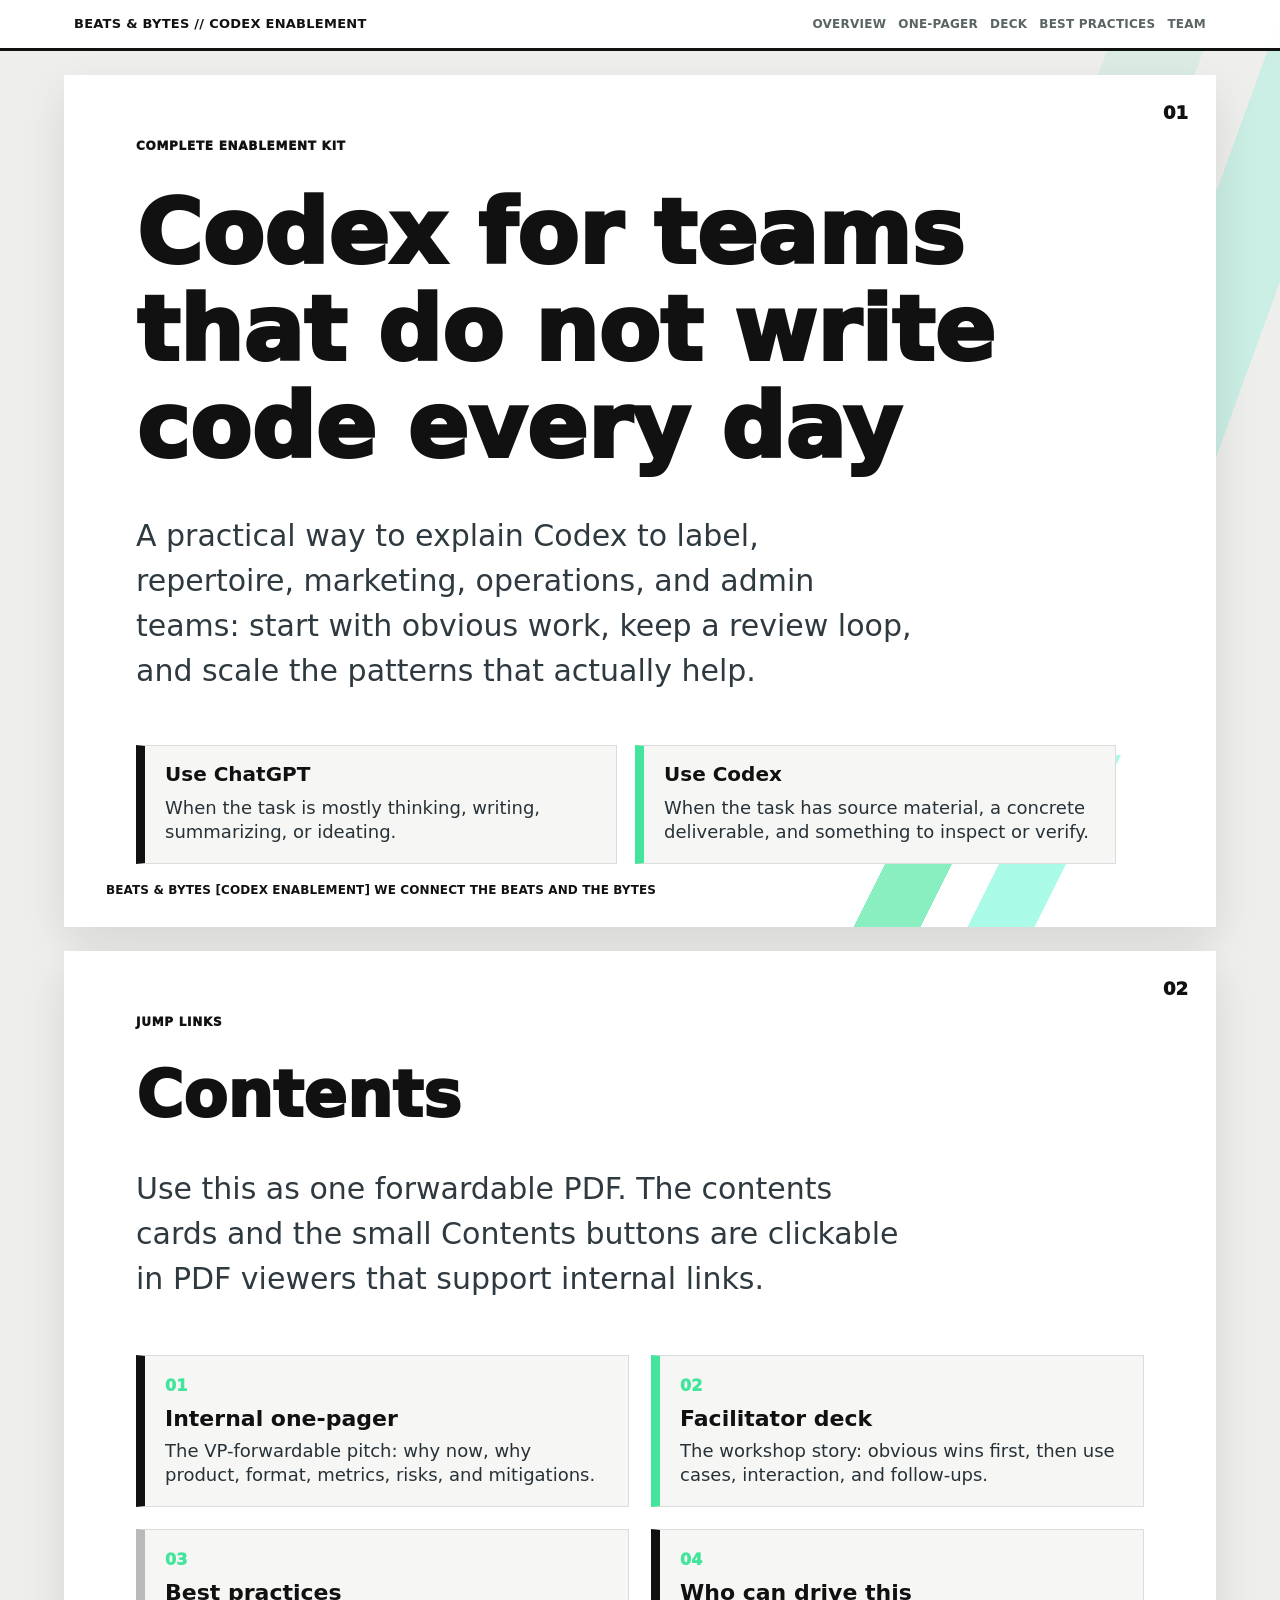
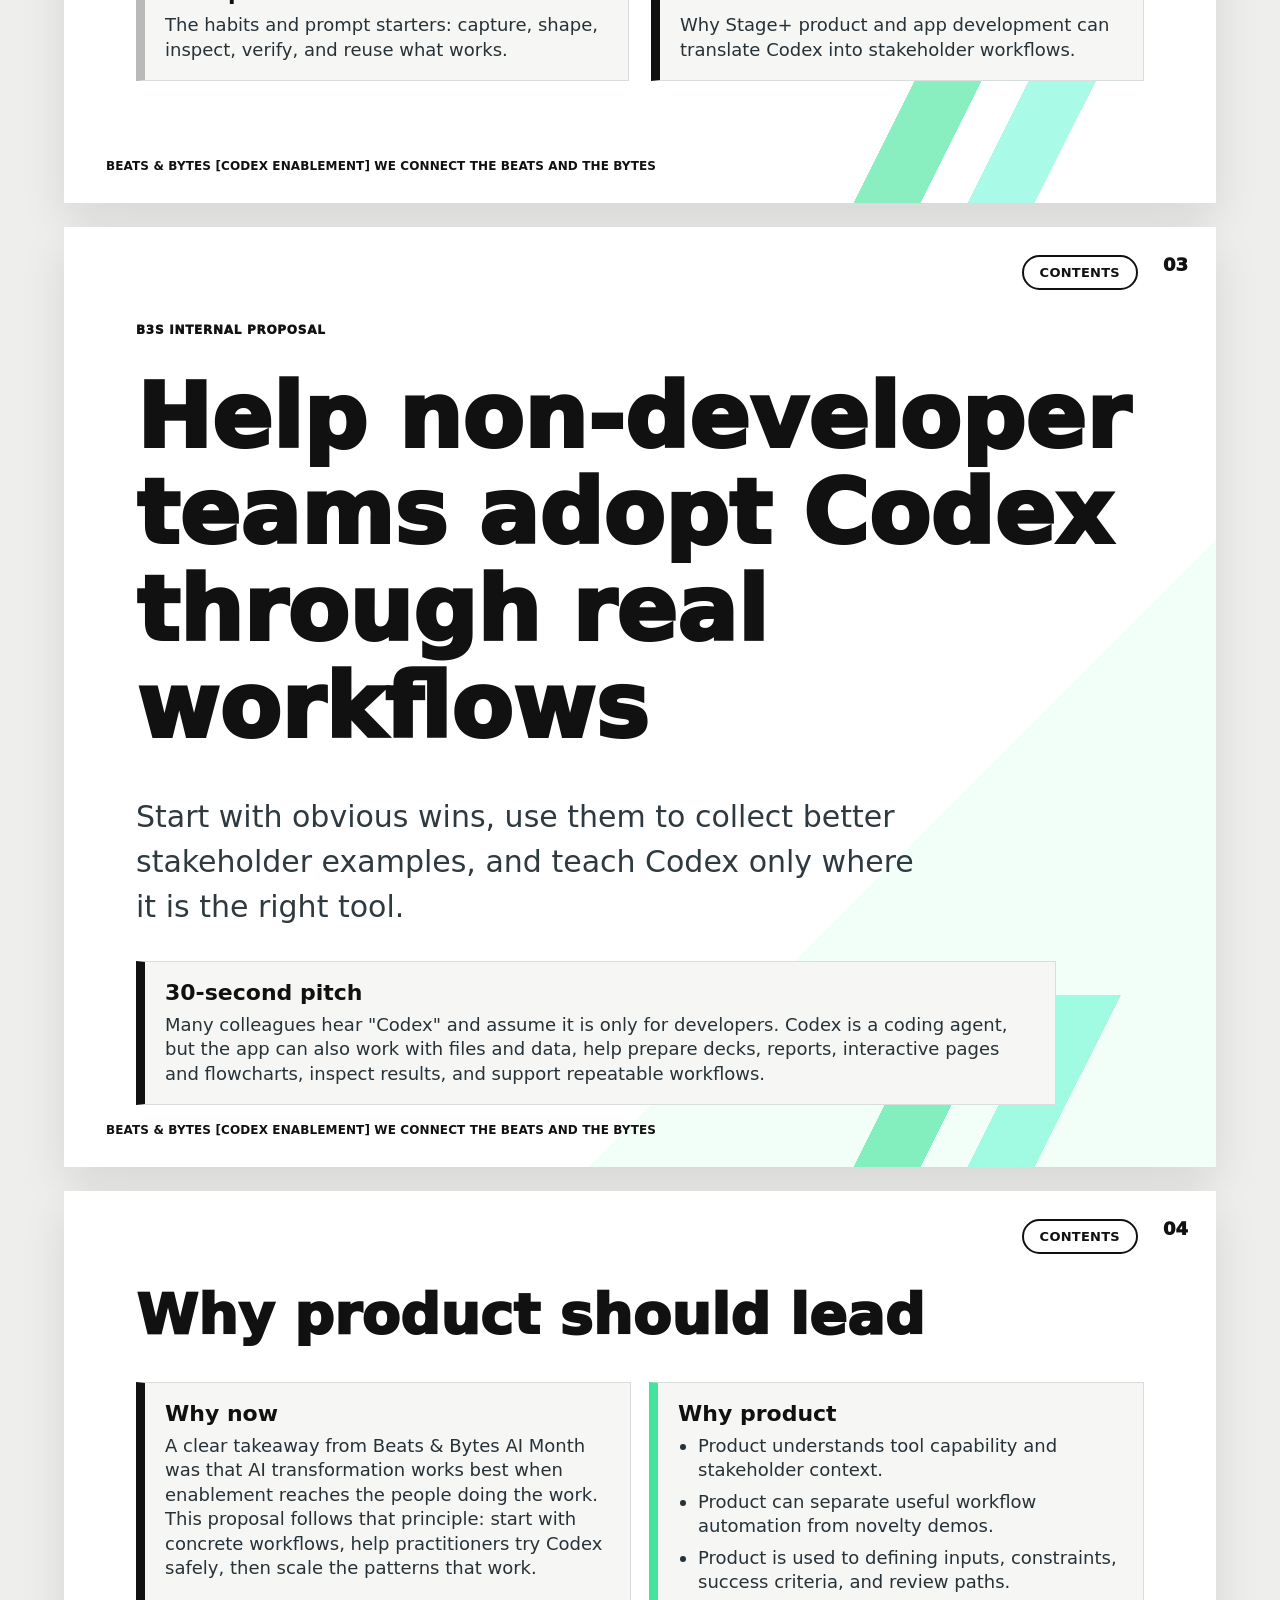
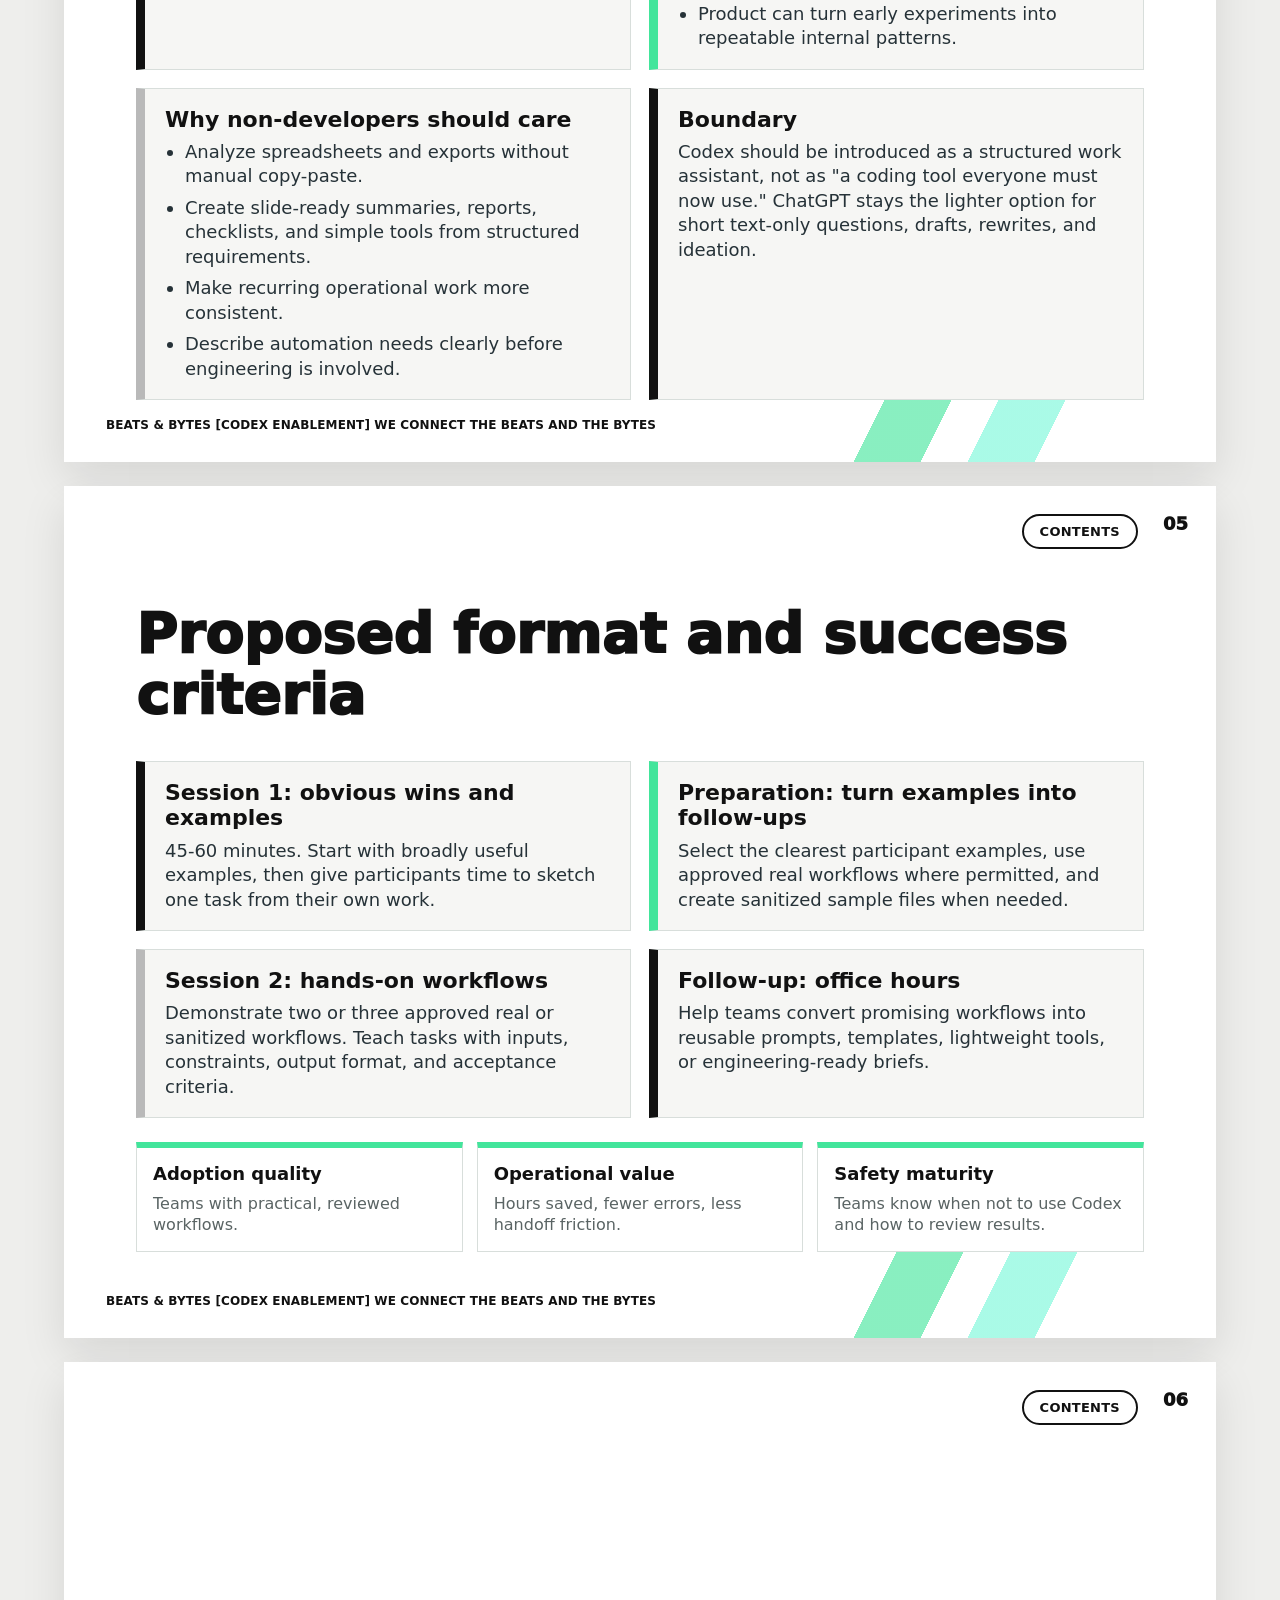
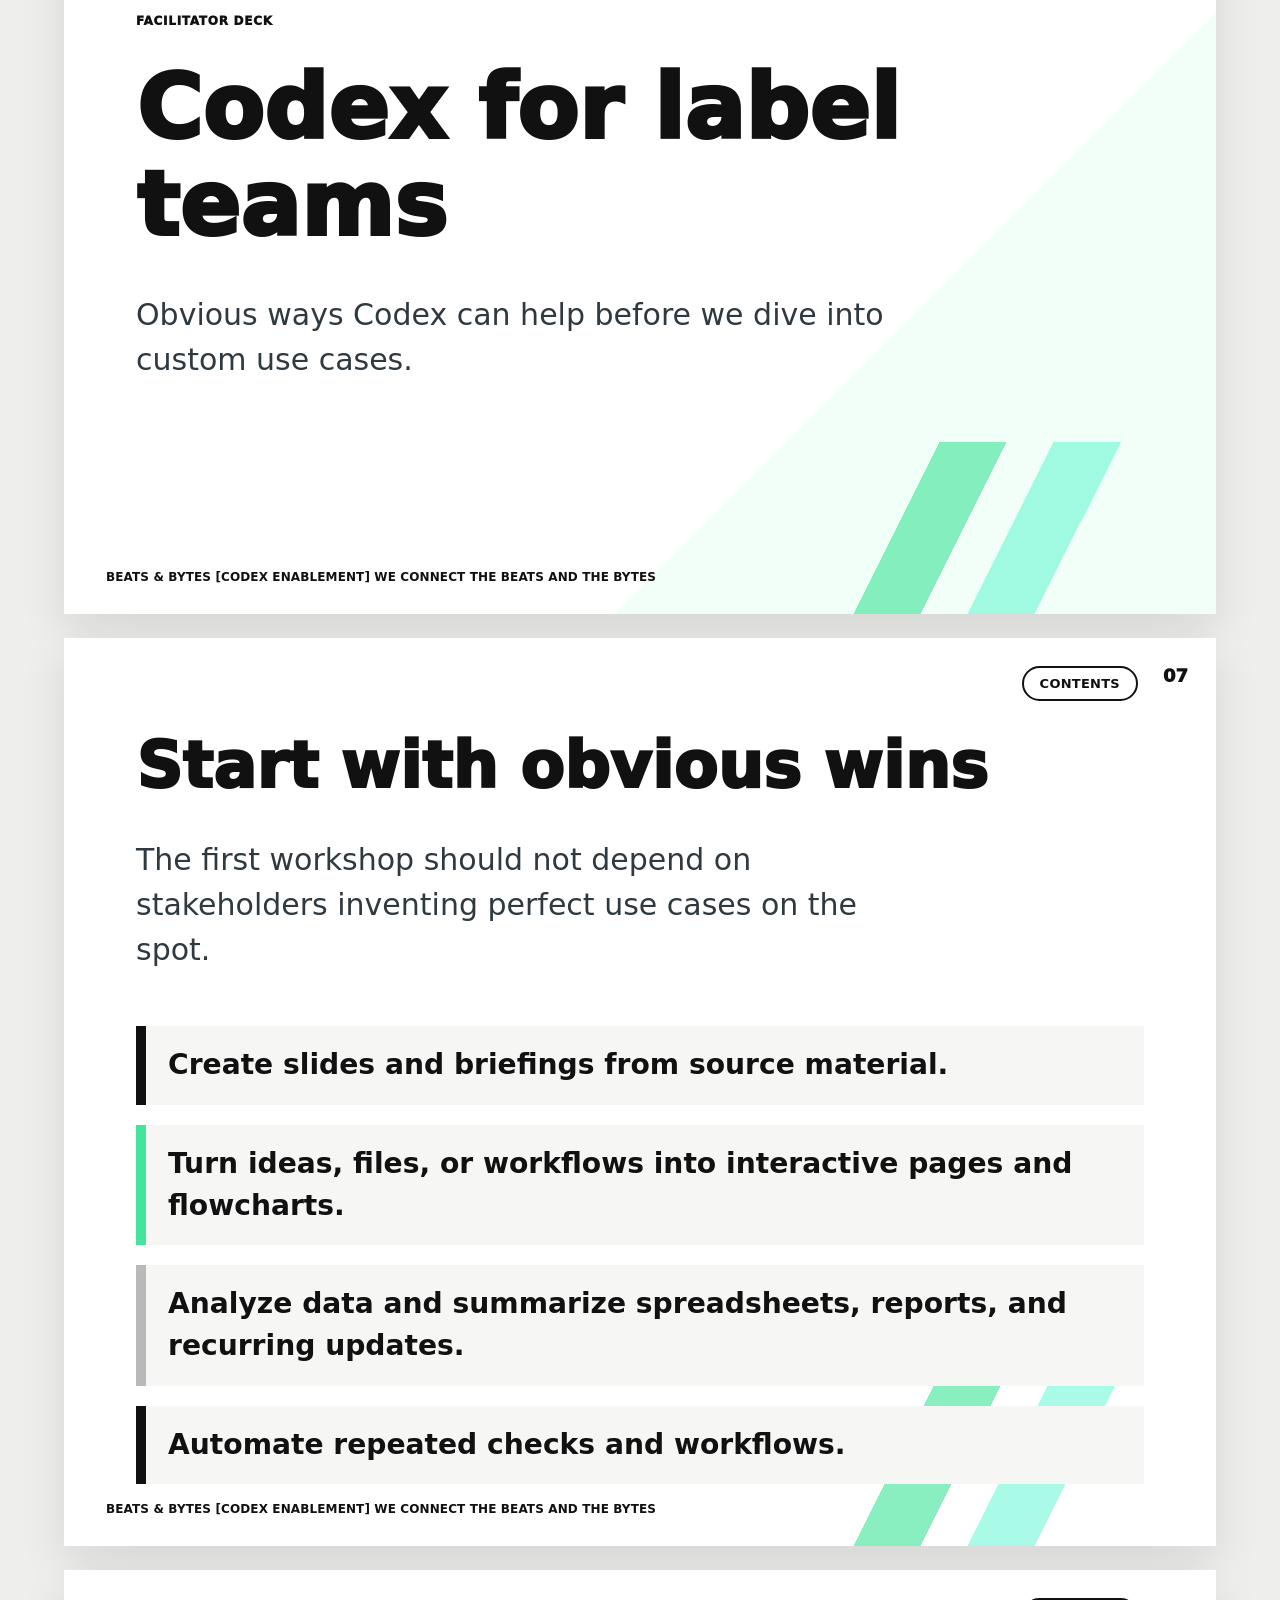
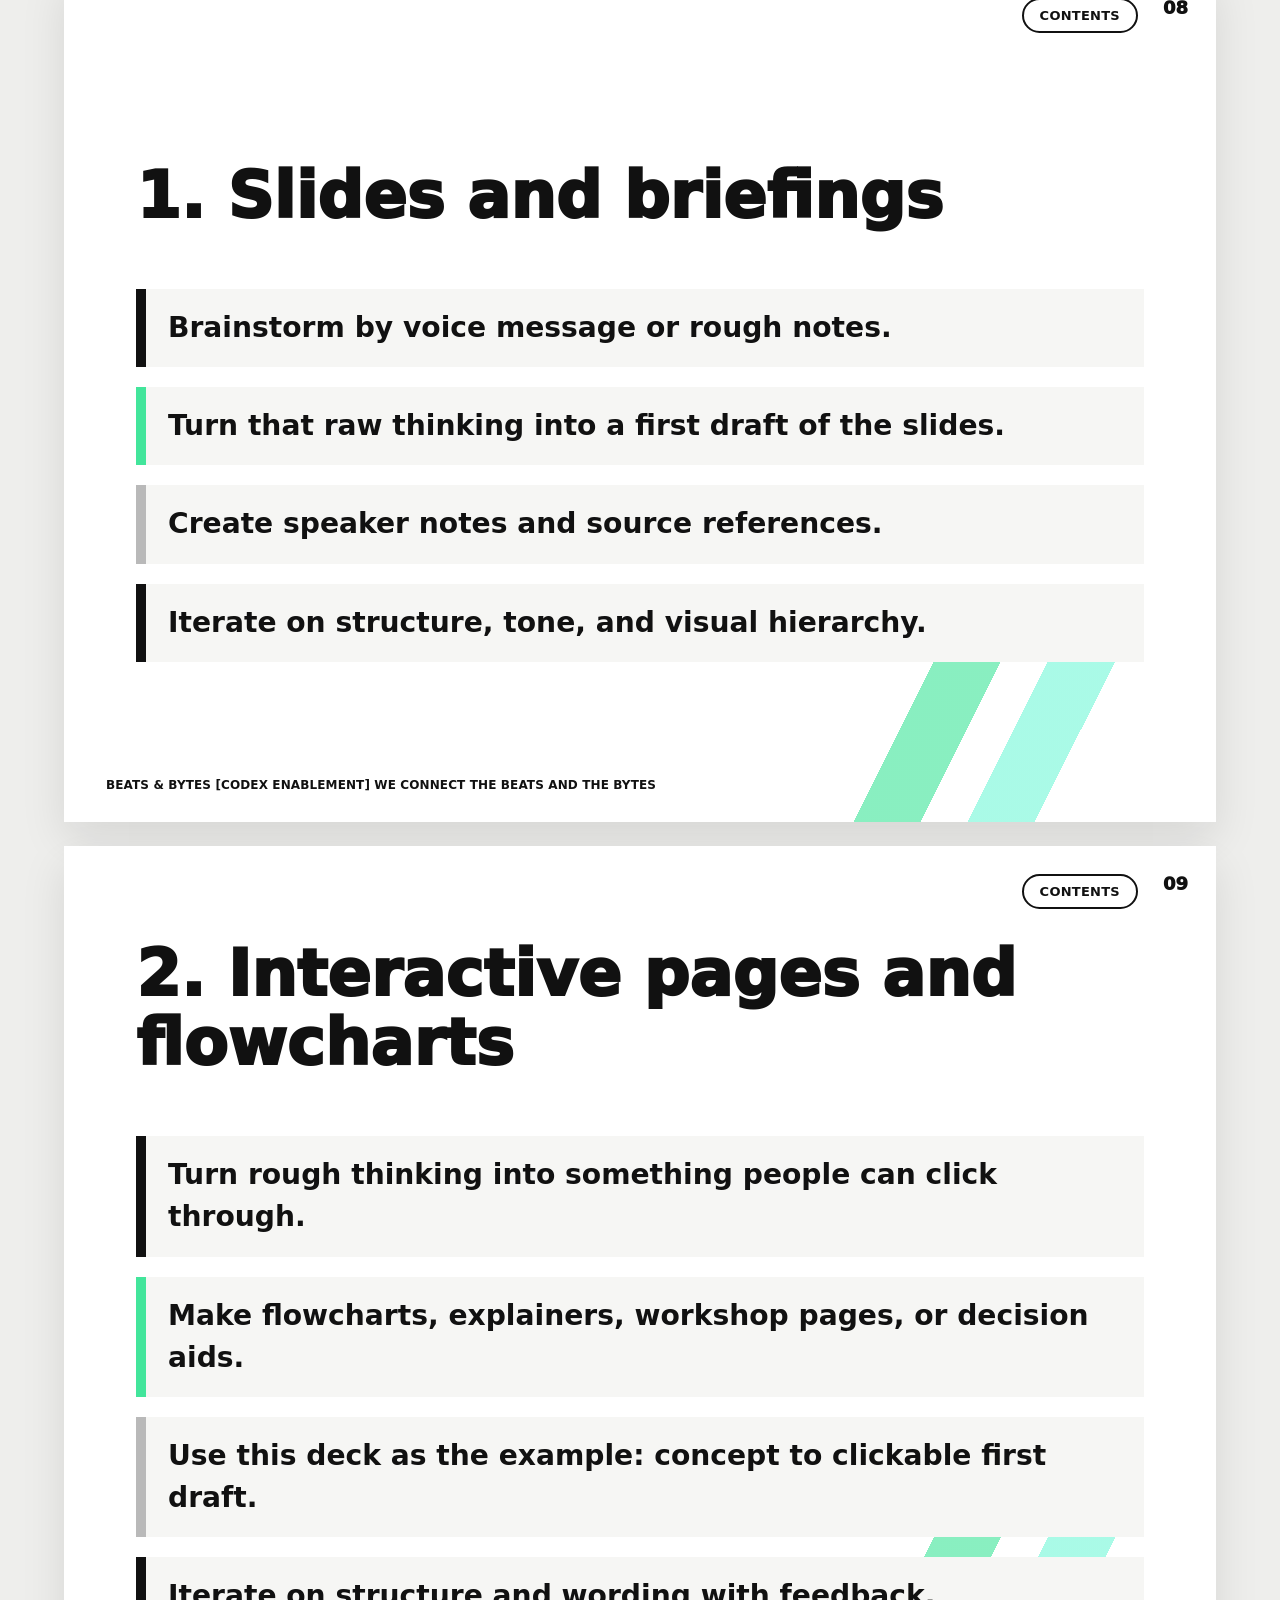
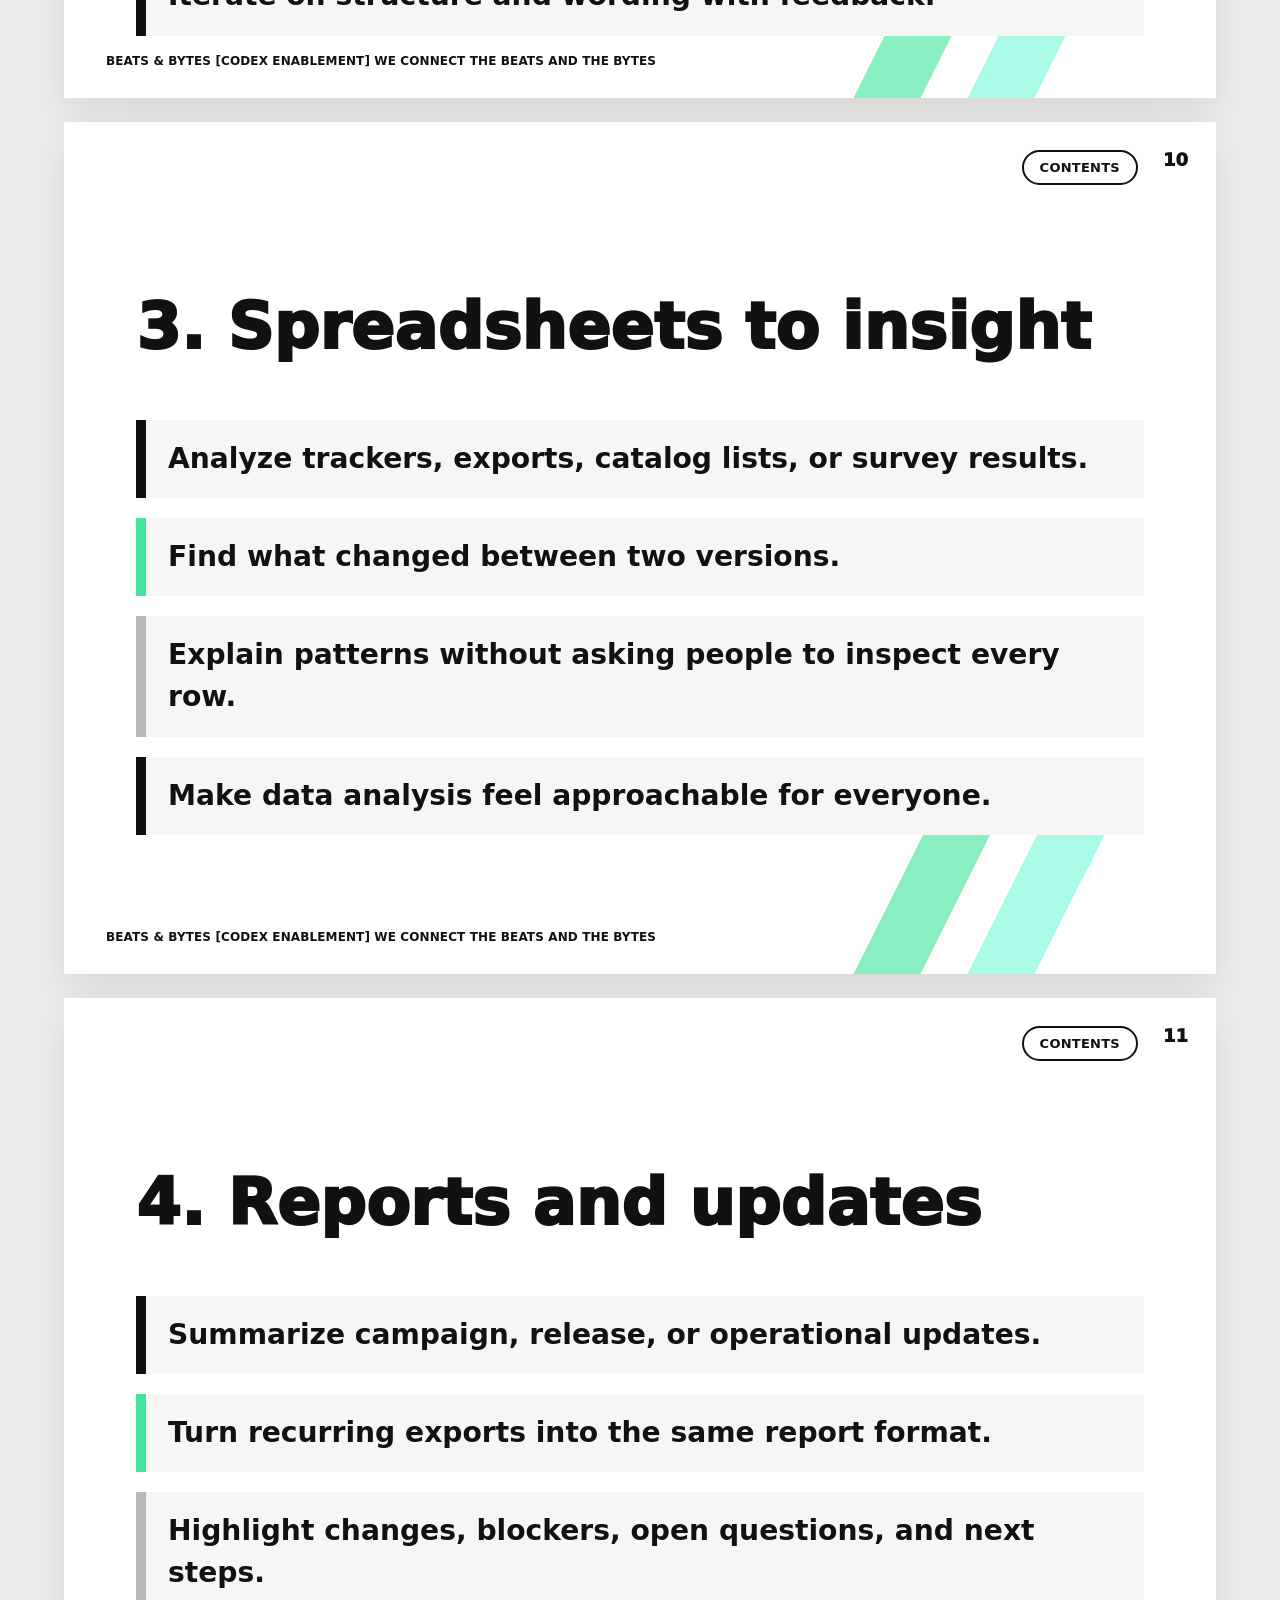
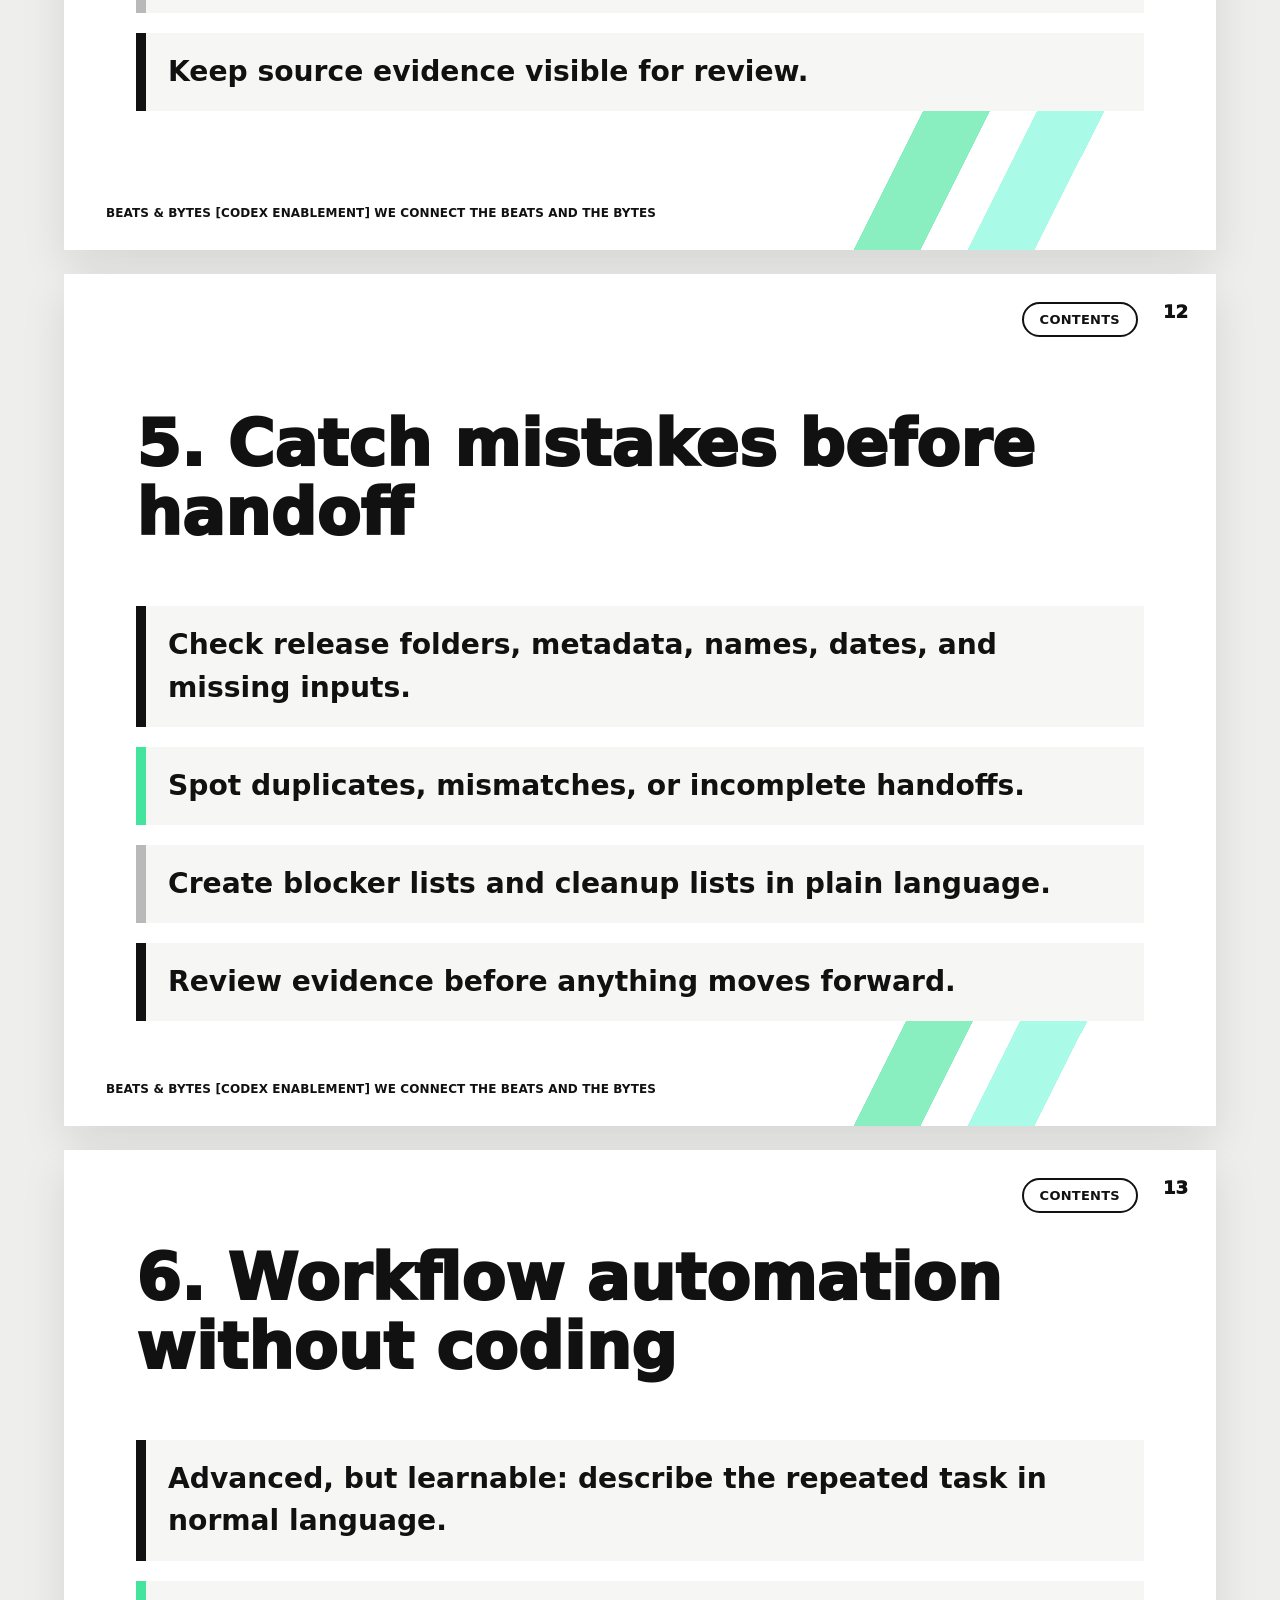
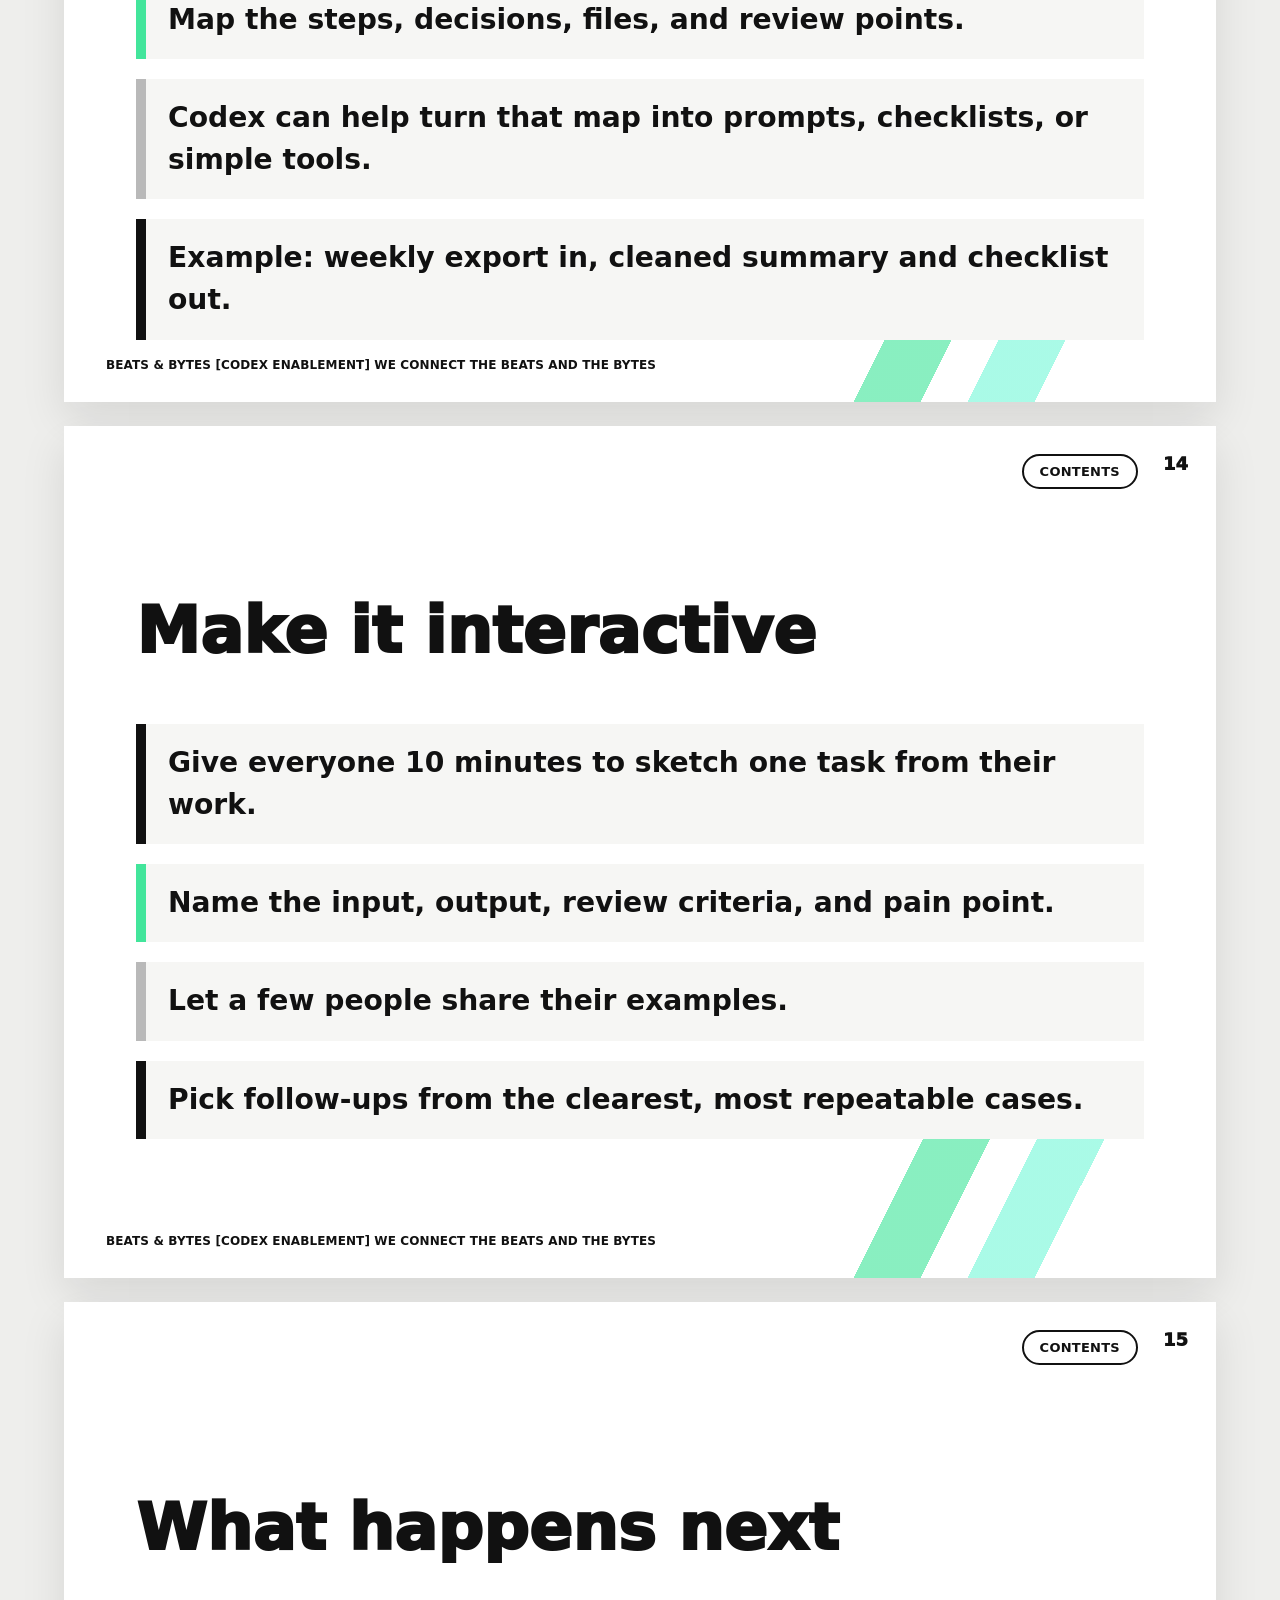
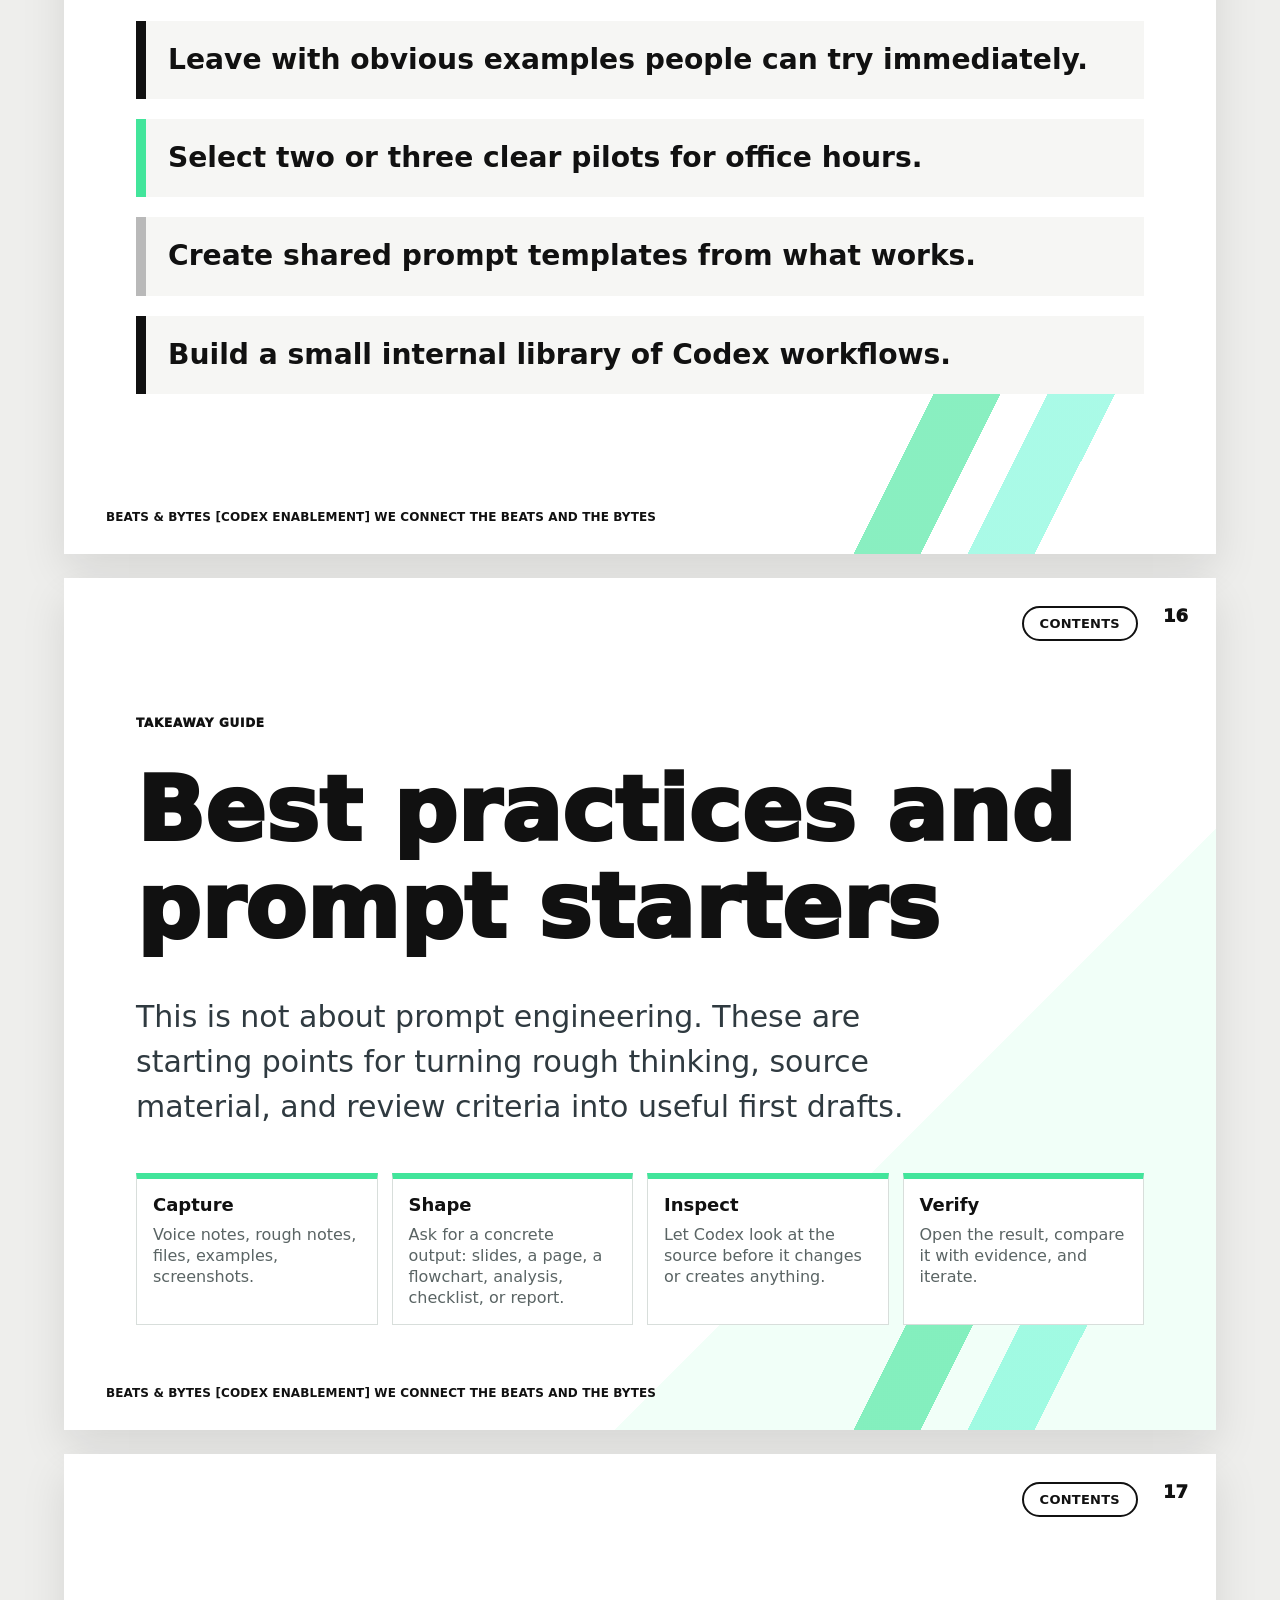
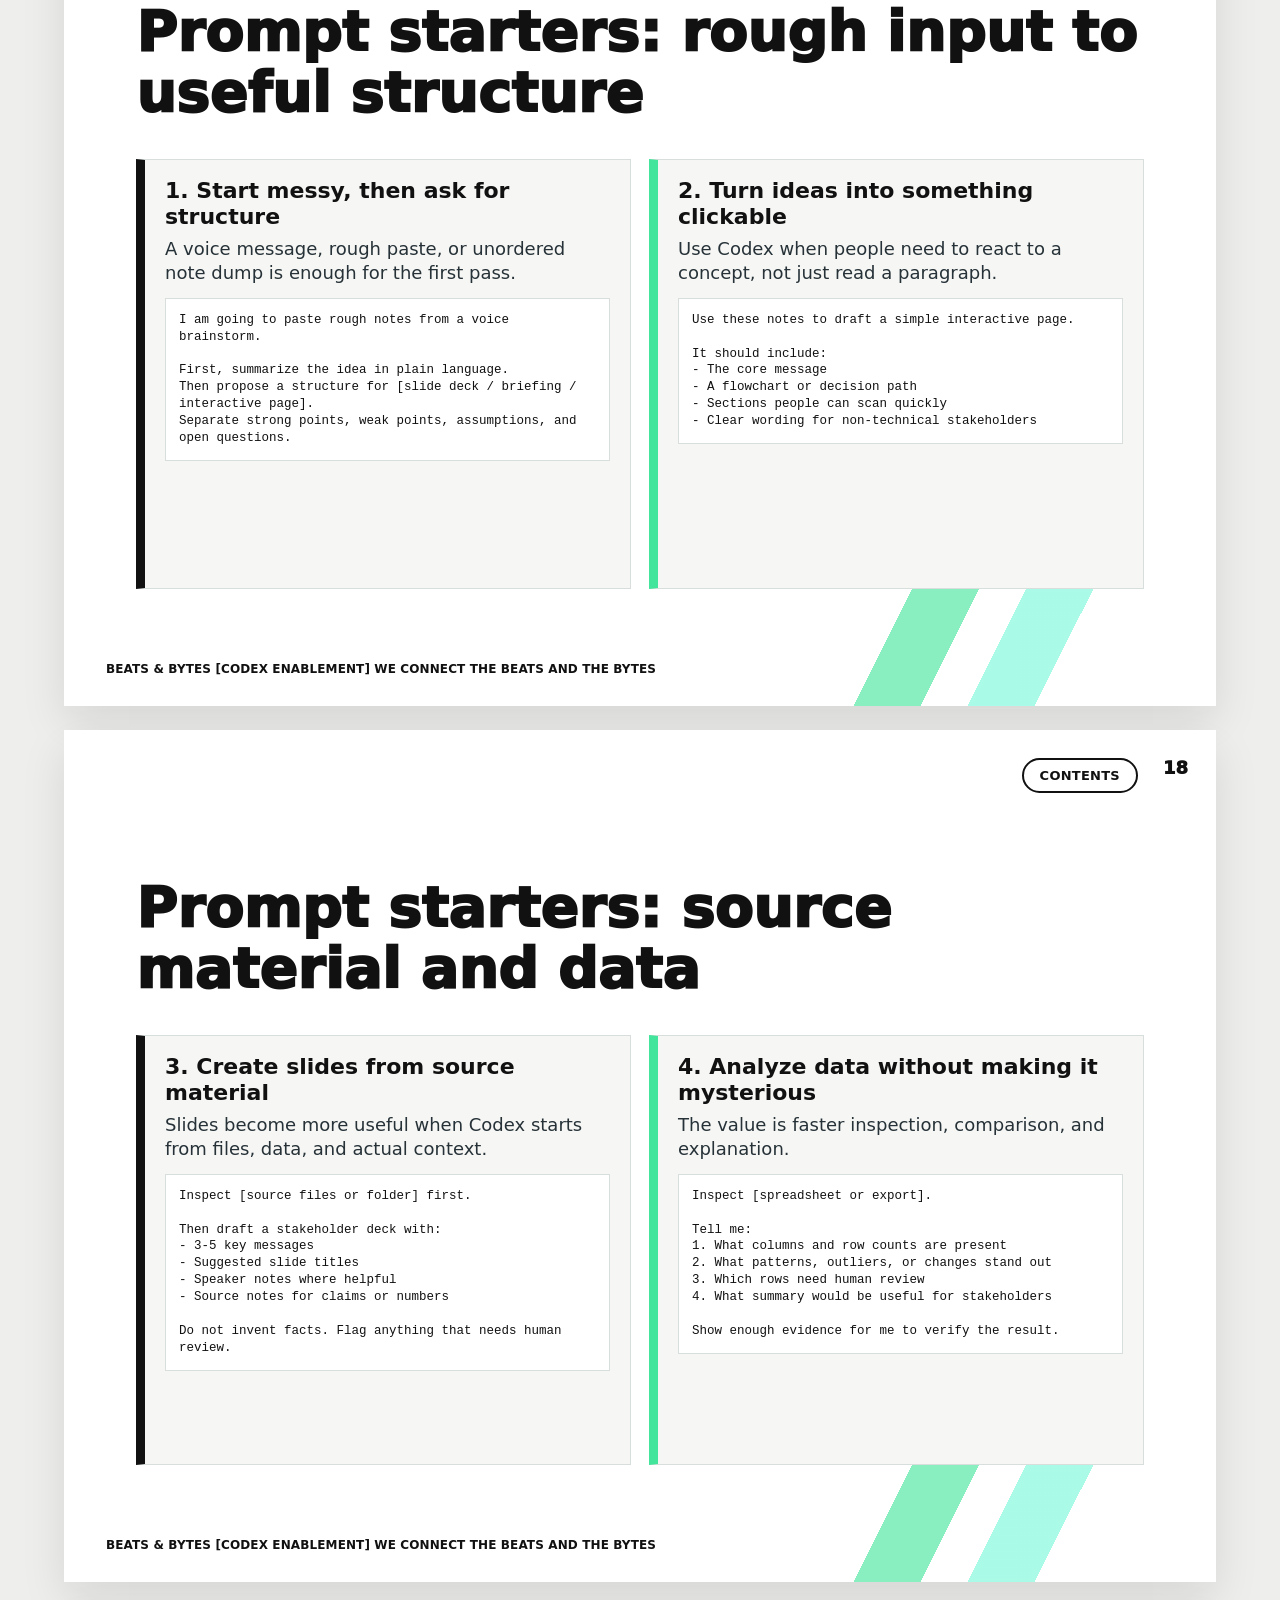
==== codex-complete-kit.html @ 15459142 "Add complete PDF kit" ====
<!doctype html>
<html lang="en">
<head>
  <meta charset="utf-8">
  <meta name="viewport" content="width=device-width, initial-scale=1">
  <title>Complete PDF Kit | Codex for Non-Developers</title>
  <link rel="stylesheet" href="styles.css">
</head>
<body class="deck-body complete-kit-body">
  <header class="site-header">
    <nav class="nav">
      <a class="brand" href="index.html">Beats & Bytes // Codex Enablement</a>
      <div class="nav-links">
        <a href="index.html">Overview</a>
        <a href="codex-one-pager.html">One-Pager</a>
        <a href="facilitator-deck.html">Deck</a>
        <a href="codex-best-practices.html">Best Practices</a>
        <a href="who-we-are.html">Team</a>
      </div>
    </nav>
  </header>

  <main class="deck complete-kit">
    <section class="slide kit-cover" id="cover">
      <span class="slide-number">01</span>
      <p class="eyebrow">Complete enablement kit</p>
      <h1 class="slide-title">Codex for teams that do not write code every day</h1>
      <p class="lede">A practical way to explain Codex to label, repertoire, marketing, operations, and admin teams: start with obvious work, keep a review loop, and scale the patterns that actually help.</p>
      <div class="kit-core">
        <div>
          <h3>Use ChatGPT</h3>
          <p>When the task is mostly thinking, writing, summarizing, or ideating.</p>
        </div>
        <div>
          <h3>Use Codex</h3>
          <p>When the task has source material, a concrete deliverable, and something to inspect or verify.</p>
        </div>
      </div>
    </section>

    <section class="slide toc-slide" id="contents">
      <span class="slide-number">02</span>
      <p class="eyebrow">Jump links</p>
      <h2>Contents</h2>
      <p class="lede">Use this as one forwardable PDF. The contents cards and the small Contents buttons are clickable in PDF viewers that support internal links.</p>
      <div class="toc-grid">
        <div class="toc-card toc-one">
          <span>01</span>
          <h3>Internal one-pager</h3>
          <p>The VP-forwardable pitch: why now, why product, format, metrics, risks, and mitigations.</p>
        </div>
        <div class="toc-card toc-two">
          <span>02</span>
          <h3>Facilitator deck</h3>
          <p>The workshop story: obvious wins first, then use cases, interaction, and follow-ups.</p>
        </div>
        <div class="toc-card toc-three">
          <span>03</span>
          <h3>Best practices</h3>
          <p>The habits and prompt starters: capture, shape, inspect, verify, and reuse what works.</p>
        </div>
        <div class="toc-card toc-four">
          <span>04</span>
          <h3>Who can drive this</h3>
          <p>Why Stage+ product and app development can translate Codex into stakeholder workflows.</p>
        </div>
      </div>
    </section>

    <section class="slide section-divider" id="one-pager">
      <span class="jump-to-contents">Contents</span>
      <span class="slide-number">03</span>
      <p class="eyebrow">B3S internal proposal</p>
      <h1 class="slide-title">Help non-developer teams adopt Codex through real workflows</h1>
      <p class="lede">Start with obvious wins, use them to collect better stakeholder examples, and teach Codex only where it is the right tool.</p>
      <div class="quote-panel">
        <h3>30-second pitch</h3>
        <p>Many colleagues hear "Codex" and assume it is only for developers. Codex is a coding agent, but the app can also work with files and data, help prepare decks, reports, interactive pages and flowcharts, inspect results, and support repeatable workflows.</p>
      </div>
    </section>

    <section class="slide dense-slide">
      <span class="jump-to-contents">Contents</span>
      <span class="slide-number">04</span>
      <h2>Why product should lead</h2>
      <div class="kit-two-column">
        <div class="kit-card">
          <h3>Why now</h3>
          <p>A clear takeaway from Beats & Bytes AI Month was that AI transformation works best when enablement reaches the people doing the work. This proposal follows that principle: start with concrete workflows, help practitioners try Codex safely, then scale the patterns that work.</p>
        </div>
        <div class="kit-card">
          <h3>Why product</h3>
          <ul>
            <li>Product understands tool capability and stakeholder context.</li>
            <li>Product can separate useful workflow automation from novelty demos.</li>
            <li>Product is used to defining inputs, constraints, success criteria, and review paths.</li>
            <li>Product can turn early experiments into repeatable internal patterns.</li>
          </ul>
        </div>
        <div class="kit-card">
          <h3>Why non-developers should care</h3>
          <ul>
            <li>Analyze spreadsheets and exports without manual copy-paste.</li>
            <li>Create slide-ready summaries, reports, checklists, and simple tools from structured requirements.</li>
            <li>Make recurring operational work more consistent.</li>
            <li>Describe automation needs clearly before engineering is involved.</li>
          </ul>
        </div>
        <div class="kit-card">
          <h3>Boundary</h3>
          <p>Codex should be introduced as a structured work assistant, not as "a coding tool everyone must now use." ChatGPT stays the lighter option for short text-only questions, drafts, rewrites, and ideation.</p>
        </div>
      </div>
    </section>

    <section class="slide dense-slide">
      <span class="jump-to-contents">Contents</span>
      <span class="slide-number">05</span>
      <h2>Proposed format and success criteria</h2>
      <div class="kit-two-column">
        <div class="kit-card">
          <h3>Session 1: obvious wins and examples</h3>
          <p>45-60 minutes. Start with broadly useful examples, then give participants time to sketch one task from their own work.</p>
        </div>
        <div class="kit-card">
          <h3>Preparation: turn examples into follow-ups</h3>
          <p>Select the clearest participant examples, use approved real workflows where permitted, and create sanitized sample files when needed.</p>
        </div>
        <div class="kit-card">
          <h3>Session 2: hands-on workflows</h3>
          <p>Demonstrate two or three approved real or sanitized workflows. Teach tasks with inputs, constraints, output format, and acceptance criteria.</p>
        </div>
        <div class="kit-card">
          <h3>Follow-up: office hours</h3>
          <p>Help teams convert promising workflows into reusable prompts, templates, lightweight tools, or engineering-ready briefs.</p>
        </div>
      </div>
      <div class="metric-strip">
        <div><strong>Adoption quality</strong><span>Teams with practical, reviewed workflows.</span></div>
        <div><strong>Operational value</strong><span>Hours saved, fewer errors, less handoff friction.</span></div>
        <div><strong>Safety maturity</strong><span>Teams know when not to use Codex and how to review results.</span></div>
      </div>
    </section>

    <section class="slide section-divider" id="workshop-deck">
      <span class="jump-to-contents">Contents</span>
      <span class="slide-number">06</span>
      <p class="eyebrow">Facilitator deck</p>
      <h1 class="slide-title">Codex for label teams</h1>
      <p class="lede">Obvious ways Codex can help before we dive into custom use cases.</p>
    </section>

    <section class="slide">
      <span class="jump-to-contents">Contents</span>
      <span class="slide-number">07</span>
      <h2>Start with obvious wins</h2>
      <p class="lede">The first workshop should not depend on stakeholders inventing perfect use cases on the spot.</p>
      <ul class="large-list">
        <li>Create slides and briefings from source material.</li>
        <li>Turn ideas, files, or workflows into interactive pages and flowcharts.</li>
        <li>Analyze data and summarize spreadsheets, reports, and recurring updates.</li>
        <li>Automate repeated checks and workflows.</li>
      </ul>
    </section>

    <section class="slide">
      <span class="jump-to-contents">Contents</span>
      <span class="slide-number">08</span>
      <h2>1. Slides and briefings</h2>
      <ul class="large-list">
        <li>Brainstorm by voice message or rough notes.</li>
        <li>Turn that raw thinking into a first draft of the slides.</li>
        <li>Create speaker notes and source references.</li>
        <li>Iterate on structure, tone, and visual hierarchy.</li>
      </ul>
    </section>

    <section class="slide">
      <span class="jump-to-contents">Contents</span>
      <span class="slide-number">09</span>
      <h2>2. Interactive pages and flowcharts</h2>
      <ul class="large-list">
        <li>Turn rough thinking into something people can click through.</li>
        <li>Make flowcharts, explainers, workshop pages, or decision aids.</li>
        <li>Use this deck as the example: concept to clickable first draft.</li>
        <li>Iterate on structure and wording with feedback.</li>
      </ul>
    </section>

    <section class="slide">
      <span class="jump-to-contents">Contents</span>
      <span class="slide-number">10</span>
      <h2>3. Spreadsheets to insight</h2>
      <ul class="large-list">
        <li>Analyze trackers, exports, catalog lists, or survey results.</li>
        <li>Find what changed between two versions.</li>
        <li>Explain patterns without asking people to inspect every row.</li>
        <li>Make data analysis feel approachable for everyone.</li>
      </ul>
    </section>

    <section class="slide">
      <span class="jump-to-contents">Contents</span>
      <span class="slide-number">11</span>
      <h2>4. Reports and updates</h2>
      <ul class="large-list">
        <li>Summarize campaign, release, or operational updates.</li>
        <li>Turn recurring exports into the same report format.</li>
        <li>Highlight changes, blockers, open questions, and next steps.</li>
        <li>Keep source evidence visible for review.</li>
      </ul>
    </section>

    <section class="slide">
      <span class="jump-to-contents">Contents</span>
      <span class="slide-number">12</span>
      <h2>5. Catch mistakes before handoff</h2>
      <ul class="large-list">
        <li>Check release folders, metadata, names, dates, and missing inputs.</li>
        <li>Spot duplicates, mismatches, or incomplete handoffs.</li>
        <li>Create blocker lists and cleanup lists in plain language.</li>
        <li>Review evidence before anything moves forward.</li>
      </ul>
    </section>

    <section class="slide">
      <span class="jump-to-contents">Contents</span>
      <span class="slide-number">13</span>
      <h2>6. Workflow automation without coding</h2>
      <ul class="large-list">
        <li>Advanced, but learnable: describe the repeated task in normal language.</li>
        <li>Map the steps, decisions, files, and review points.</li>
        <li>Codex can help turn that map into prompts, checklists, or simple tools.</li>
        <li>Example: weekly export in, cleaned summary and checklist out.</li>
      </ul>
    </section>

    <section class="slide">
      <span class="jump-to-contents">Contents</span>
      <span class="slide-number">14</span>
      <h2>Make it interactive</h2>
      <ul class="large-list">
        <li>Give everyone 10 minutes to sketch one task from their work.</li>
        <li>Name the input, output, review criteria, and pain point.</li>
        <li>Let a few people share their examples.</li>
        <li>Pick follow-ups from the clearest, most repeatable cases.</li>
      </ul>
    </section>

    <section class="slide">
      <span class="jump-to-contents">Contents</span>
      <span class="slide-number">15</span>
      <h2>What happens next</h2>
      <ul class="large-list">
        <li>Leave with obvious examples people can try immediately.</li>
        <li>Select two or three clear pilots for office hours.</li>
        <li>Create shared prompt templates from what works.</li>
        <li>Build a small internal library of Codex workflows.</li>
      </ul>
    </section>

    <section class="slide section-divider" id="best-practices">
      <span class="jump-to-contents">Contents</span>
      <span class="slide-number">16</span>
      <p class="eyebrow">Takeaway guide</p>
      <h1 class="slide-title">Best practices and prompt starters</h1>
      <p class="lede">This is not about prompt engineering. These are starting points for turning rough thinking, source material, and review criteria into useful first drafts.</p>
      <div class="working-loop">
        <div><strong>Capture</strong><span>Voice notes, rough notes, files, examples, screenshots.</span></div>
        <div><strong>Shape</strong><span>Ask for a concrete output: slides, a page, a flowchart, analysis, checklist, or report.</span></div>
        <div><strong>Inspect</strong><span>Let Codex look at the source before it changes or creates anything.</span></div>
        <div><strong>Verify</strong><span>Open the result, compare it with evidence, and iterate.</span></div>
      </div>
    </section>

    <section class="slide prompt-slide">
      <span class="jump-to-contents">Contents</span>
      <span class="slide-number">17</span>
      <h2>Prompt starters: rough input to useful structure</h2>
      <div class="prompt-pair">
        <div class="prompt-card">
          <h3>1. Start messy, then ask for structure</h3>
          <p>A voice message, rough paste, or unordered note dump is enough for the first pass.</p>
          <code>I am going to paste rough notes from a voice brainstorm.

First, summarize the idea in plain language.
Then propose a structure for [slide deck / briefing / interactive page].
Separate strong points, weak points, assumptions, and open questions.</code>
        </div>
        <div class="prompt-card">
          <h3>2. Turn ideas into something clickable</h3>
          <p>Use Codex when people need to react to a concept, not just read a paragraph.</p>
          <code>Use these notes to draft a simple interactive page.

It should include:
- The core message
- A flowchart or decision path
- Sections people can scan quickly
- Clear wording for non-technical stakeholders</code>
        </div>
      </div>
    </section>

    <section class="slide prompt-slide">
      <span class="jump-to-contents">Contents</span>
      <span class="slide-number">18</span>
      <h2>Prompt starters: source material and data</h2>
      <div class="prompt-pair">
        <div class="prompt-card">
          <h3>3. Create slides from source material</h3>
          <p>Slides become more useful when Codex starts from files, data, and actual context.</p>
          <code>Inspect [source files or folder] first.

Then draft a stakeholder deck with:
- 3-5 key messages
- Suggested slide titles
- Speaker notes where helpful
- Source notes for claims or numbers

Do not invent facts. Flag anything that needs human review.</code>
        </div>
        <div class="prompt-card">
          <h3>4. Analyze data without making it mysterious</h3>
          <p>The value is faster inspection, comparison, and explanation.</p>
          <code>Inspect [spreadsheet or export].

Tell me:
1. What columns and row counts are present
2. What patterns, outliers, or changes stand out
3. Which rows need human review
4. What summary would be useful for stakeholders

Show enough evidence for me to verify the result.</code>
        </div>
      </div>
    </section>

    <section class="slide prompt-slide">
      <span class="jump-to-contents">Contents</span>
      <span class="slide-number">19</span>
      <h2>Prompt starters: workflows and small tools</h2>
      <div class="prompt-pair">
        <div class="prompt-card">
          <h3>5. Map the workflow before automating it</h3>
          <p>The first step is describing repeated work clearly.</p>
          <code>This task happens every [week / month / release].

Map it as a workflow:
- Inputs
- Manual steps
- Decision points
- Output
- Review criteria
- Parts Codex could help prepare, check, or automate</code>
        </div>
        <div class="prompt-card">
          <h3>6. Ask for a reusable tool after the workflow is clear</h3>
          <p>Non-technical people can still describe a useful checker or converter.</p>
          <code>Based on this workflow, propose a simple local tool.

Before building anything, explain:
- What the tool would do
- What files it needs
- What rules it checks
- What output it creates
- How a person should review the result</code>
        </div>
      </div>
    </section>

    <section class="slide prompt-slide">
      <span class="jump-to-contents">Contents</span>
      <span class="slide-number">20</span>
      <h2>Prompt starters: safe examples and review</h2>
      <div class="prompt-pair">
        <div class="prompt-card">
          <h3>7. Use safe examples until the rules are clear</h3>
          <p>A sanitized version can teach the habit without creating data-risk drama.</p>
          <code>Create a realistic sample version of this workflow.

Use fake names, fake IDs, and safe example data.
Keep the structure realistic enough that we can test the process.
Clearly label anything that is invented sample data.</code>
        </div>
        <div class="prompt-card">
          <h3>8. Review the result like a first draft</h3>
          <p>Codex should make review easier, not remove the need for review.</p>
          <code>Verify the output against the original request.

Check:
- Source evidence
- Missing assumptions
- Numbers or claims
- Formatting and readability
- Anything a human must decide</code>
        </div>
      </div>
    </section>

    <section class="slide section-divider" id="team">
      <span class="jump-to-contents">Contents</span>
      <span class="slide-number">21</span>
      <p class="eyebrow">Stage+ product and app development</p>
      <h1 class="slide-title">Who can drive this</h1>
      <p class="lede">A small Stage+ team used to translating complex technical concepts into clear stakeholder language, concrete product choices, and testable prototypes.</p>
      <div class="quote-panel">
        <h3>Why us</h3>
        <p><strong>We are both heavy Codex users.</strong> We use it to vibe-code prototypes and side projects, think through workflows, test ideas, and turn rough input into something people can react to.</p>
      </div>
    </section>

    <section class="slide team-slide">
      <span class="jump-to-contents">Contents</span>
      <span class="slide-number">22</span>
      <h2>Stage+ team context</h2>
      <div class="team-grid">
        <article class="team-card">
          <img src="1622191195637.jpeg" alt="Daniel Breyer">
          <div>
            <p class="eyebrow">Stage+ product</p>
            <h3>Daniel Breyer</h3>
            <p><strong>Leads product for Stage+ and owns the strategic product roadmap.</strong></p>
            <p>Builds prototypes and AI workflows, with a background in physics and machine learning. Used to boiling down complex technical decisions into clear stakeholder choices.</p>
          </div>
        </article>
        <article class="team-card">
          <img src="1750248583087.jpeg" alt="Marvin Horstmann">
          <div>
            <p class="eyebrow">Stage+ app development</p>
            <h3>Marvin Horstmann</h3>
            <p><strong>Owns app development for Stage+.</strong></p>
            <p>Builds prototypes and works across app architecture and product delivery. Used to turning technical options into practical paths stakeholders can understand.</p>
          </div>
        </article>
      </div>
    </section>

    <section class="slide dense-slide">
      <span class="jump-to-contents">Contents</span>
      <span class="slide-number">23</span>
      <h2>Why product is the right fit</h2>
      <p class="lede">For non-developer teams, the hard part is rarely the prompt. The hard part is naming the work clearly enough that Codex can help: inputs, rules, desired output, review criteria, and what good looks like.</p>
      <div class="kit-two-column">
        <div class="kit-card">
          <h3>We use it for real work</h3>
          <p>We build prototypes and use Codex heavily enough to know where it helps, where it struggles, and how to review the result.</p>
        </div>
        <div class="kit-card">
          <h3>We make ideas tangible</h3>
          <p>We turn rough voice notes, product ideas, and stakeholder input into clickable drafts, tools, workflows, or decision material.</p>
        </div>
        <div class="kit-card">
          <h3>We translate complexity</h3>
          <p>We boil down product and development decisions into language, structures, and next steps that non-technical stakeholders can work with.</p>
        </div>
        <div class="kit-card">
          <h3>We keep review in the loop</h3>
          <p>The right habit is inspect, transform, verify: source evidence, acceptance criteria, and human ownership of the result.</p>
        </div>
      </div>
    </section>
  </main>
</body>
</html>
---- styles.css ----
:root {
  --ink: #111111;
  --muted: #5a6464;
  --line: #d8dedb;
  --paper: #f7f8f6;
  --panel: #ffffff;
  --black: #111111;
  --mint: #42e59b;
  --mint-bright: #16f2bd;
  --mint-soft: #e7fff3;
  --mint-wash: #f1fff8;
  --gray: #e8e8e8;
  --gray-strong: #b9b9b9;
  --blue: #1e5468;
  --green: #13b779;
  --coral: #d45845;
  --gold: #a87f23;
  --lavender: #625589;
  --soft-blue: #edf6f7;
  --soft-green: #eafff4;
  --soft-coral: #f8ece9;
  --soft-gold: #f7f0dd;
  --shadow: 0 18px 36px rgba(17, 17, 17, 0.08);
}

* {
  box-sizing: border-box;
}

html {
  color: var(--ink);
  font-family: Inter, ui-sans-serif, system-ui, -apple-system, BlinkMacSystemFont, "Segoe UI", sans-serif;
  line-height: 1.5;
}

body {
  margin: 0;
  background: var(--paper);
  position: relative;
}

body::before {
  background:
    linear-gradient(110deg, transparent 0 70%, rgba(66, 229, 155, 0.11) 70% 76%, transparent 76% 100%),
    linear-gradient(110deg, transparent 0 80%, rgba(22, 242, 189, 0.16) 80% 86%, transparent 86% 100%);
  content: "";
  inset: 0;
  pointer-events: none;
  position: fixed;
  z-index: 0;
}

a {
  color: var(--black);
  text-decoration-thickness: 1px;
  text-underline-offset: 3px;
}

.site-header {
  background: rgba(255, 255, 255, 0.96);
  border-bottom: 3px solid var(--black);
  position: sticky;
  top: 0;
  z-index: 3;
}

.nav {
  align-items: center;
  display: flex;
  gap: 18px;
  justify-content: space-between;
  margin: 0 auto;
  max-width: 1180px;
  padding: 14px 24px;
}

.brand {
  color: var(--ink);
  font-size: 13px;
  font-weight: 900;
  letter-spacing: 0.02em;
  text-decoration: none;
  text-transform: uppercase;
}

.nav-links {
  align-items: center;
  display: flex;
  flex-wrap: wrap;
  gap: 12px;
  justify-content: flex-end;
}

.nav-links a {
  color: var(--muted);
  font-size: 12px;
  font-weight: 850;
  letter-spacing: 0.02em;
  text-decoration: none;
  text-transform: uppercase;
}

.nav-links a:hover {
  color: var(--black);
}

.shell {
  margin: 0 auto;
  max-width: 1180px;
  padding: 48px 24px 64px;
  position: relative;
  z-index: 1;
}

.hero {
  display: grid;
  gap: 28px;
  grid-template-columns: minmax(0, 1.2fr) minmax(300px, 0.8fr);
  margin-bottom: 34px;
  position: relative;
}

.hero::after {
  background: linear-gradient(135deg, rgba(66, 229, 155, 0.8), rgba(22, 242, 189, 0.18));
  border-radius: 0;
  bottom: -22px;
  content: "";
  height: 13px;
  left: 0;
  position: absolute;
  width: min(360px, 42vw);
}

.eyebrow {
  color: var(--black);
  font-size: 12px;
  font-weight: 950;
  letter-spacing: 0.06em;
  margin: 0 0 12px;
  text-transform: uppercase;
}

h1,
h2,
h3 {
  letter-spacing: 0;
  line-height: 1.08;
  text-transform: none;
}

h1 {
  font-family: "Arial Black", Impact, Inter, ui-sans-serif, system-ui, sans-serif;
  font-size: clamp(40px, 5.7vw, 82px);
  font-weight: 950;
  margin: 0 0 20px;
}

h2 {
  font-family: "Arial Black", Impact, Inter, ui-sans-serif, system-ui, sans-serif;
  font-size: clamp(26px, 3vw, 42px);
  font-weight: 950;
  margin: 0 0 18px;
}

h3 {
  font-size: 20px;
  font-weight: 900;
  margin: 0 0 10px;
}

p {
  margin: 0 0 14px;
}

.lede {
  color: #2f3a40;
  font-size: 20px;
  max-width: 780px;
}

.quiet {
  color: var(--muted);
}

.panel,
.artifact-card,
.callout,
.score-card,
.practice-card {
  background: var(--panel);
  border: 1px solid var(--line);
  border-radius: 4px;
  box-shadow: var(--shadow);
}

.panel {
  padding: 24px;
  position: relative;
}

.panel::before {
  background: var(--mint);
  content: "";
  height: 5px;
  left: 24px;
  position: absolute;
  top: 0;
  width: 74px;
}

.why-codex {
  background: linear-gradient(135deg, #ffffff 0%, #ffffff 66%, var(--mint-wash) 66%, var(--mint-wash) 100%);
  border-top: 6px solid var(--black);
  padding: clamp(28px, 5vw, 48px);
}

.use-case-grid {
  margin: 26px 0;
}

.use-case {
  background: #ffffff;
  border: 1px solid var(--line);
  border-left: 9px solid var(--mint);
  border-radius: 4px;
  padding: 20px;
}

.use-case:nth-child(2) {
  border-left-color: var(--black);
}

.use-case:nth-child(3) {
  border-left-color: var(--gray-strong);
}

.chatgpt-note {
  background: var(--black);
  border: 1px solid var(--black);
  border-radius: 4px;
  color: white;
  padding: 16px 18px;
}

.principle-list {
  display: grid;
  gap: 14px;
  margin-top: 18px;
}

.principle {
  border-left: 4px solid var(--blue);
  padding-left: 14px;
}

.principle:nth-child(2) {
  border-color: var(--green);
}

.principle:nth-child(3) {
  border-color: var(--gold);
}

.grid {
  display: grid;
  gap: 18px;
}

.grid.two {
  grid-template-columns: repeat(2, minmax(0, 1fr));
}

.grid.three {
  grid-template-columns: repeat(3, minmax(0, 1fr));
}

.artifact-grid {
  display: grid;
  gap: 18px;
  grid-template-columns: repeat(auto-fit, minmax(205px, 1fr));
  margin: 34px 0 42px;
}

.artifact-card {
  color: var(--ink);
  display: flex;
  flex-direction: column;
  min-height: 230px;
  padding: 22px;
  position: relative;
  text-decoration: none;
}

.artifact-card::before {
  background: var(--black);
  content: "";
  height: 7px;
  left: 0;
  position: absolute;
  top: 0;
  width: 100%;
}

.artifact-card:nth-child(2)::before {
  background: var(--mint);
}

.artifact-card:nth-child(3)::before {
  background: var(--gray-strong);
}

.artifact-card:nth-child(4)::before {
  background: linear-gradient(90deg, var(--mint), var(--black));
}

.artifact-card:nth-child(5)::before {
  background: var(--black);
}

.artifact-card:hover {
  border-color: var(--black);
  transform: translateY(-1px);
}

.artifact-card strong {
  display: block;
  font-size: 19px;
  margin-bottom: 10px;
}

.artifact-card span {
  color: var(--muted);
  font-size: 14px;
}

.people-grid {
  display: grid;
  gap: 18px;
  grid-template-columns: repeat(2, minmax(0, 1fr));
  margin: 34px 0 42px;
}

.person-card {
  background: var(--panel);
  border: 1px solid var(--line);
  border-radius: 4px;
  box-shadow: var(--shadow);
  display: grid;
  gap: 22px;
  grid-template-columns: 112px minmax(0, 1fr);
  padding: 22px;
}

.person-photo {
  aspect-ratio: 1;
  border: 4px solid var(--black);
  display: block;
  height: auto;
  object-fit: cover;
  width: 100%;
}

.role-line {
  color: var(--black);
  font-weight: 900;
}

.why-product {
  padding: clamp(28px, 5vw, 46px);
}

.tag {
  align-self: flex-start;
  border: 1px solid var(--black);
  border-radius: 999px;
  color: var(--black);
  font-size: 12px;
  font-weight: 900;
  margin-top: auto;
  padding: 5px 9px;
  text-transform: uppercase;
}

.section {
  margin: 52px 0;
}

.callout {
  border-left: 10px solid var(--mint);
  padding: 24px;
}

.callout.warning {
  border-left-color: var(--coral);
}

.callout.gold {
  border-left-color: var(--gold);
}

.rule {
  display: grid;
  gap: 18px;
  grid-template-columns: repeat(2, minmax(0, 1fr));
}

.rule-box {
  border-radius: 8px;
  padding: 22px;
}

.rule-box.chatgpt {
  background: var(--soft-blue);
}

.rule-box.codex {
  background: var(--soft-green);
}

.bullets {
  margin: 0;
  padding-left: 18px;
}

.bullets li {
  margin: 8px 0;
}

.timeline {
  counter-reset: step;
  display: grid;
  gap: 14px;
}

.timeline-step {
  background: var(--panel);
  border: 1px solid var(--line);
  border-radius: 4px;
  display: grid;
  gap: 8px;
  grid-template-columns: 56px minmax(0, 1fr);
  padding: 20px;
}

.timeline-step::before {
  align-items: center;
  background: var(--mint);
  border: 2px solid var(--black);
  border-radius: 0;
  color: var(--black);
  content: counter(step);
  counter-increment: step;
  display: flex;
  font-weight: 800;
  height: 38px;
  justify-content: center;
  width: 38px;
}

.source-note {
  border-top: 1px solid var(--line);
  color: var(--muted);
  font-size: 12px;
  margin-top: 48px;
  padding-top: 18px;
}

.deck-body {
  background: #eeeeec;
}

.deck {
  margin: 0 auto;
  max-width: 1200px;
  padding: 24px;
  position: relative;
  z-index: 1;
}

.slide {
  background: var(--panel);
  border: 0;
  border-radius: 0;
  box-shadow: 0 18px 42px rgba(17, 17, 17, 0.1);
  display: flex;
  flex-direction: column;
  justify-content: center;
  margin: 0 auto 24px;
  min-height: calc(100vh - 48px);
  overflow: hidden;
  padding: clamp(34px, 6vw, 76px);
  position: relative;
}

.slide::before {
  background:
    linear-gradient(108deg, transparent 0 17%, rgba(66, 229, 155, 0.78) 17% 27%, transparent 27% 34%, rgba(22, 242, 189, 0.46) 34% 44%, transparent 44% 100%);
  bottom: -48px;
  content: "";
  height: 220px;
  opacity: 0.8;
  position: absolute;
  right: -190px;
  transform: skewX(-10deg);
  width: 600px;
  z-index: 0;
}

.slide::after {
  bottom: 28px;
  color: var(--black);
  content: "BEATS & BYTES    [CODEX ENABLEMENT]    WE CONNECT THE BEATS AND THE BYTES";
  font-size: 12px;
  font-weight: 900;
  left: 42px;
  letter-spacing: 0.01em;
  position: absolute;
  right: 42px;
  z-index: 1;
}

.slide > * {
  position: relative;
  z-index: 1;
}

.slide-number {
  color: var(--black);
  font-size: 18px;
  font-weight: 950;
  position: absolute;
  right: 28px;
  top: 24px;
}

.slide-title {
  font-size: clamp(48px, 7vw, 92px);
  max-width: 950px;
}

.slide h2 {
  font-size: clamp(34px, 5vw, 64px);
  max-width: 980px;
}

.slide .lede {
  font-size: clamp(21px, 2.5vw, 30px);
}

.large-list {
  display: grid;
  gap: 20px;
  margin: 22px 0 0;
  padding: 0;
}

.large-list li {
  background: #f6f6f4;
  border-left: 10px solid var(--black);
  border-radius: 0;
  display: block;
  font-size: clamp(20px, 2.2vw, 30px);
  font-weight: 800;
  padding: 18px 22px;
}

.large-list li:nth-child(2) {
  border-color: var(--mint);
}

.large-list li:nth-child(3) {
  border-color: var(--gray-strong);
}

.large-list li:nth-child(4) {
  border-color: var(--black);
}

.complete-kit .slide {
  gap: 18px;
  padding: 62px 72px;
}

.complete-kit .slide:not(.kit-cover):not(.toc-slide) {
  padding-top: 94px;
}

.complete-kit .slide-title {
  max-width: 1040px;
}

.complete-kit .jump-to-contents {
  border: 2px solid var(--black);
  border-radius: 999px;
  color: var(--black);
  display: inline-flex;
  font-size: 13px;
  font-weight: 900;
  letter-spacing: 0.02em;
  line-height: 1;
  padding: 9px 16px;
  position: absolute;
  right: 78px;
  text-transform: uppercase;
  top: 28px;
}

.kit-core,
.kit-two-column,
.prompt-pair,
.team-grid {
  display: grid;
  gap: 18px;
  grid-template-columns: repeat(2, minmax(0, 1fr));
  width: 100%;
}

.kit-core {
  margin-top: 20px;
  max-width: 980px;
}

.kit-core > div,
.kit-card,
.prompt-card,
.team-card,
.quote-panel,
.toc-card {
  background: #f6f6f4;
  border: 1px solid var(--line);
  border-left: 9px solid var(--black);
  padding: 18px 20px;
}

.kit-core > div:nth-child(2),
.kit-card:nth-child(2),
.prompt-card:nth-child(2),
.toc-card:nth-child(2) {
  border-left-color: var(--mint);
}

.kit-card:nth-child(3),
.toc-card:nth-child(3) {
  border-left-color: var(--gray-strong);
}

.kit-card:nth-child(4),
.toc-card:nth-child(4) {
  border-left-color: var(--black);
}

.kit-card h3,
.prompt-card h3,
.team-card h3,
.quote-panel h3,
.toc-card h3 {
  font-size: 22px;
  line-height: 1.15;
  margin: 0 0 8px;
}

.kit-card p,
.kit-card li,
.prompt-card p,
.team-card p,
.quote-panel p,
.toc-card p,
.kit-core p {
  color: #263238;
  font-size: 18px;
  line-height: 1.36;
  margin: 0;
}

.kit-card ul {
  margin: 0;
  padding-left: 20px;
}

.kit-card li + li {
  margin-top: 7px;
}

.toc-slide {
  justify-content: flex-start;
}

.toc-grid {
  display: grid;
  gap: 22px;
  grid-template-columns: repeat(2, minmax(0, 1fr));
  margin-top: 22px;
  width: 100%;
}

.toc-card {
  min-height: 142px;
}

.toc-card span {
  color: var(--mint);
  display: block;
  font-size: 16px;
  font-weight: 950;
  margin-bottom: 8px;
}

.section-divider {
  background: linear-gradient(135deg, #ffffff 0%, #ffffff 70%, var(--mint-wash) 70%, var(--mint-wash) 100%);
}

.quote-panel {
  max-width: 920px;
}

.dense-slide {
  justify-content: center;
}

.dense-slide h2,
.prompt-slide h2,
.team-slide h2 {
  font-size: clamp(34px, 4.4vw, 56px);
  max-width: 1080px;
}

.metric-strip,
.working-loop {
  display: grid;
  gap: 14px;
  grid-template-columns: repeat(3, minmax(0, 1fr));
  width: 100%;
}

.metric-strip {
  margin-top: 6px;
}

.working-loop {
  grid-template-columns: repeat(4, minmax(0, 1fr));
  margin-top: 12px;
}

.metric-strip div,
.working-loop div {
  background: #ffffff;
  border: 1px solid var(--line);
  border-top: 6px solid var(--mint);
  padding: 16px;
}

.metric-strip strong,
.working-loop strong {
  display: block;
  font-size: 18px;
  line-height: 1.15;
  margin-bottom: 8px;
}

.metric-strip span,
.working-loop span {
  color: var(--muted);
  display: block;
  font-size: 16px;
  line-height: 1.32;
}

.prompt-slide {
  justify-content: center;
}

.prompt-card {
  min-height: 430px;
}

.prompt-card code {
  background: #ffffff;
  border: 1px solid var(--line);
  color: #111111;
  display: block;
  font-family: ui-monospace, "SFMono-Regular", Consolas, monospace;
  font-size: 12.5px;
  line-height: 1.35;
  margin-top: 12px;
  padding: 13px;
  white-space: pre-wrap;
}

.team-card {
  align-items: flex-start;
  display: grid;
  gap: 20px;
  grid-template-columns: 160px minmax(0, 1fr);
  min-height: 390px;
}

.team-card img {
  aspect-ratio: 1;
  border: 4px solid var(--black);
  display: block;
  object-fit: cover;
  width: 160px;
}

.team-card .eyebrow {
  margin-bottom: 8px;
}

.matrix {
  display: grid;
  gap: 14px;
  grid-template-columns: repeat(2, minmax(0, 1fr));
  margin-top: 26px;
}

.matrix-cell {
  border: 1px solid var(--line);
  border-radius: 4px;
  min-height: 170px;
  padding: 22px;
}

.worksheet {
  background: white;
}

.page {
  background: white;
  border-top: 8px solid var(--black);
  margin: 0 auto 24px;
  max-width: 980px;
  min-height: 1120px;
  padding: 48px;
  position: relative;
}

.page::after {
  background: var(--mint);
  bottom: 24px;
  content: "";
  height: 18px;
  position: absolute;
  right: 48px;
  width: 18px;
}

.field-grid {
  display: grid;
  gap: 14px;
  grid-template-columns: repeat(2, minmax(0, 1fr));
}

.field,
.wide-field {
  border: 1px solid var(--line);
  border-radius: 4px;
  min-height: 92px;
  padding: 12px;
}

.wide-field {
  grid-column: 1 / -1;
  min-height: 132px;
}

.field label,
.wide-field label {
  color: var(--black);
  display: block;
  font-size: 12px;
  font-weight: 800;
  letter-spacing: 0.06em;
  text-transform: uppercase;
}

.write-line {
  border-bottom: 1px solid var(--line);
  height: 31px;
}

table {
  border-collapse: collapse;
  margin: 18px 0;
  width: 100%;
}

th,
td {
  border: 1px solid var(--line);
  padding: 10px;
  text-align: left;
  vertical-align: top;
}

th {
  background: var(--black);
  color: white;
  font-size: 13px;
}

.score-card {
  padding: 18px;
}

.practice-grid {
  display: grid;
  gap: 18px;
  grid-template-columns: repeat(2, minmax(0, 1fr));
}

.practice-card {
  box-shadow: none;
  display: flex;
  flex-direction: column;
  gap: 12px;
  min-height: 300px;
  padding: 22px;
  position: relative;
}

.practice-card::before {
  background: var(--mint);
  content: "";
  height: 6px;
  left: 0;
  position: absolute;
  top: 0;
  width: 100%;
}

.practice-card code {
  background: #f5f5f3;
  border: 1px solid var(--line);
  border-radius: 4px;
  color: var(--black);
  display: block;
  font-family: ui-monospace, SFMono-Regular, Menlo, Monaco, Consolas, "Liberation Mono", monospace;
  font-size: 13px;
  line-height: 1.45;
  padding: 14px;
  white-space: pre-wrap;
}

.metric-row {
  display: grid;
  gap: 14px;
  grid-template-columns: repeat(3, minmax(0, 1fr));
}

.metric {
  background: var(--soft-gold);
  border-radius: 4px;
  padding: 18px;
}

.metric:nth-child(2) {
  background: var(--soft-green);
}

.metric:nth-child(3) {
  background: var(--soft-coral);
}

@media (max-width: 900px) {
  .hero,
  .grid.two,
  .grid.three,
  .artifact-grid,
  .rule,
  .matrix,
  .field-grid,
  .practice-grid,
  .people-grid,
  .metric-row {
    grid-template-columns: 1fr;
  }

  .person-card {
    grid-template-columns: 96px minmax(0, 1fr);
  }

  .nav {
    align-items: flex-start;
    flex-direction: column;
  }

  .artifact-card {
    min-height: 190px;
  }
}

@media (max-width: 560px) {
  .person-card {
    grid-template-columns: 1fr;
  }

  .person-photo {
    max-width: 120px;
  }
}

@media print {
  @page {
    size: 16in 9in;
    margin: 0;
  }

  html,
  body {
    margin: 0;
    width: 16in;
    -webkit-print-color-adjust: exact;
    print-color-adjust: exact;
  }

  .site-header {
    display: none;
  }

  body::before {
    display: none;
  }

  body,
  .deck-body {
    background: white;
  }

  .shell,
  .deck {
    max-width: none;
    padding: 0;
  }

  .slide,
  .page {
    border: 0;
    border-radius: 0;
    box-shadow: none;
    break-after: page;
    height: 9in;
    margin: 0;
    min-height: 9in;
    page-break-after: always;
    width: 16in;
  }

  .slide:last-child,
  .page:last-child {
    break-after: auto;
    page-break-after: auto;
  }

  .artifact-card,
  .panel,
  .callout,
  .practice-card,
  .person-card {
    box-shadow: none;
  }
}
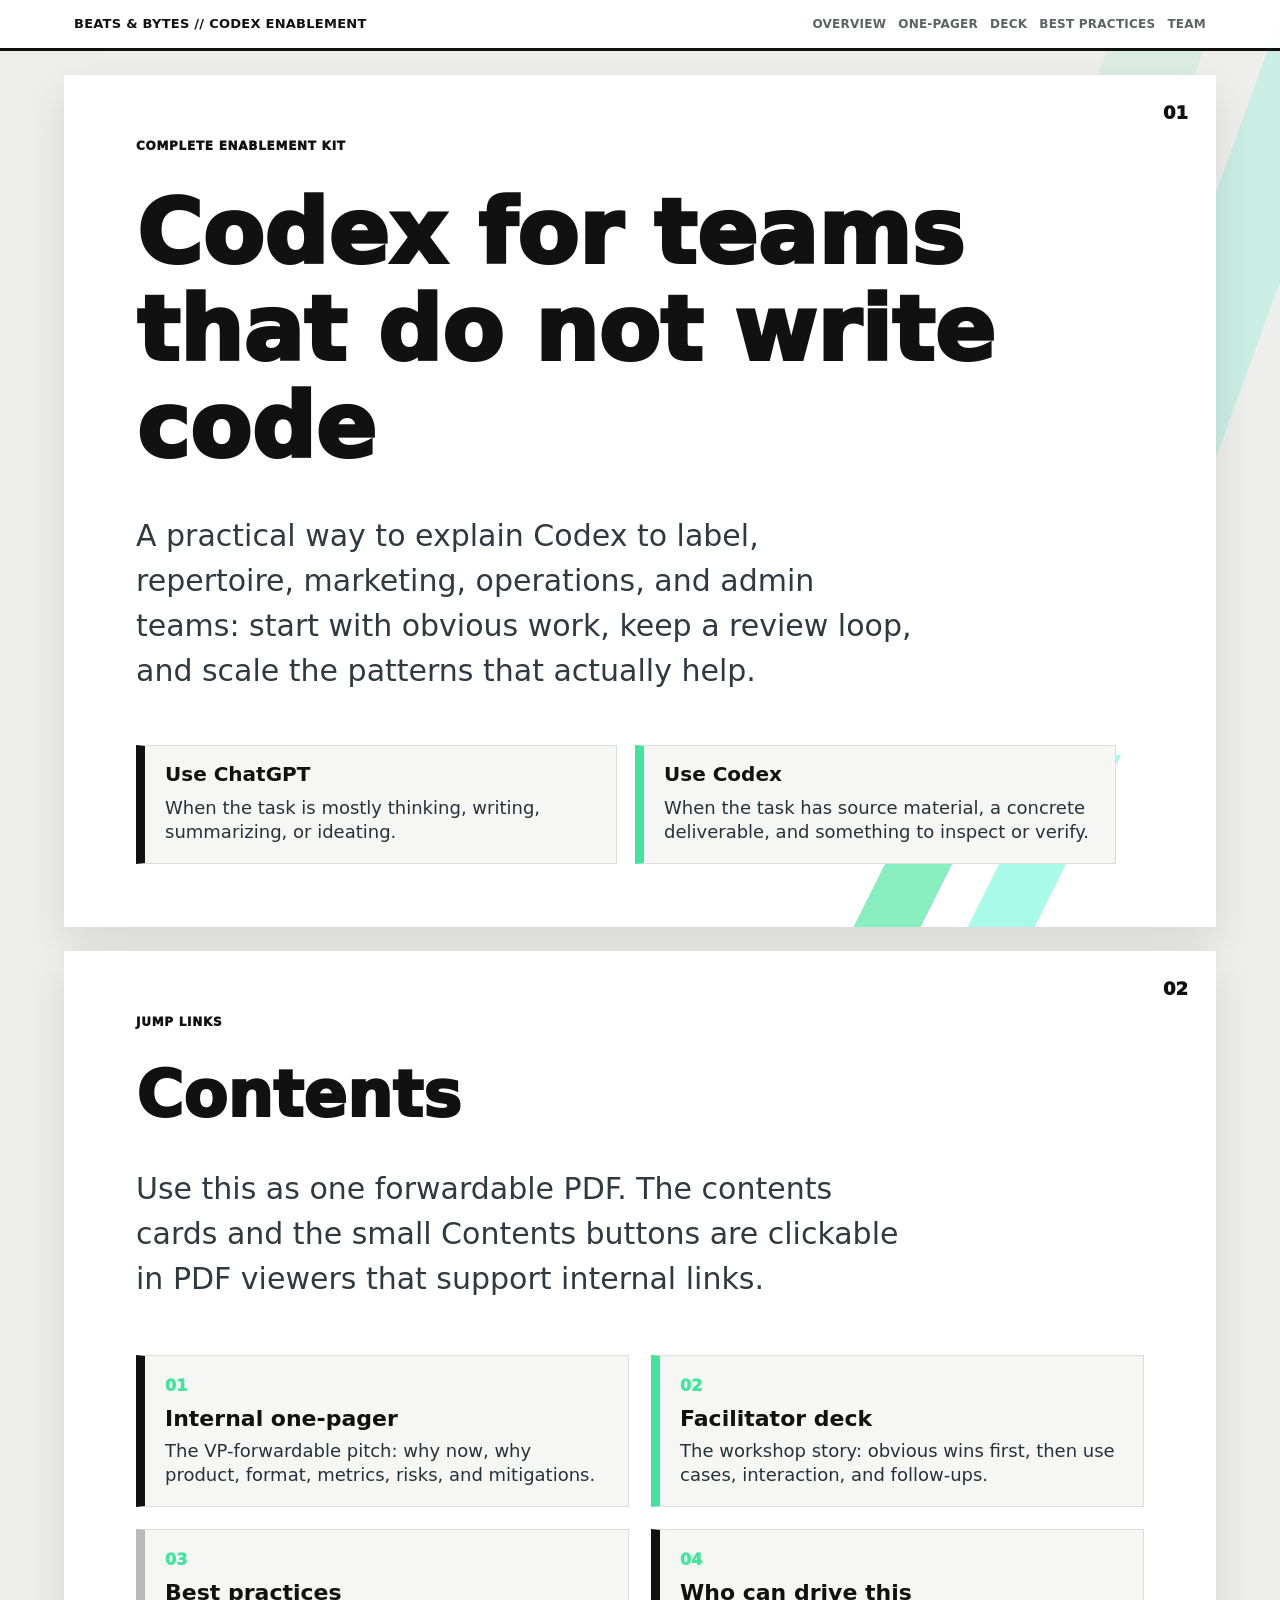
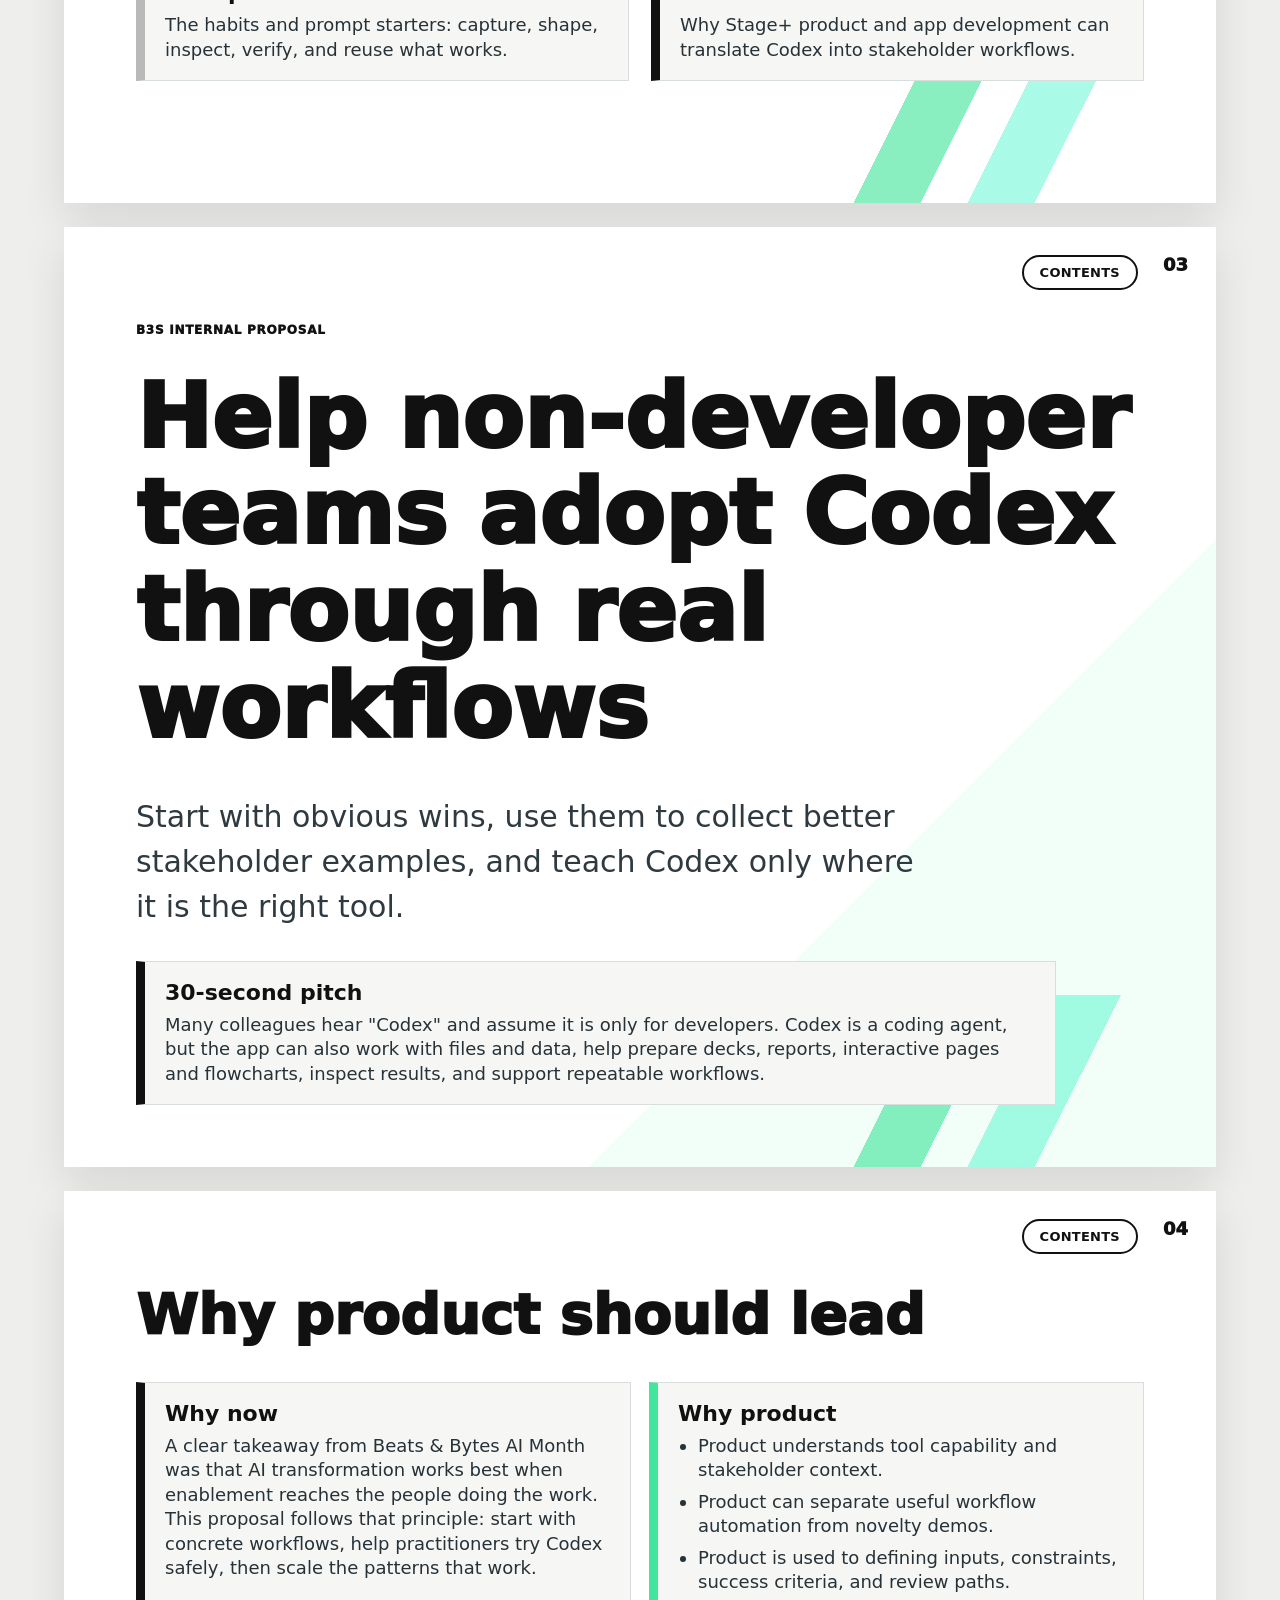
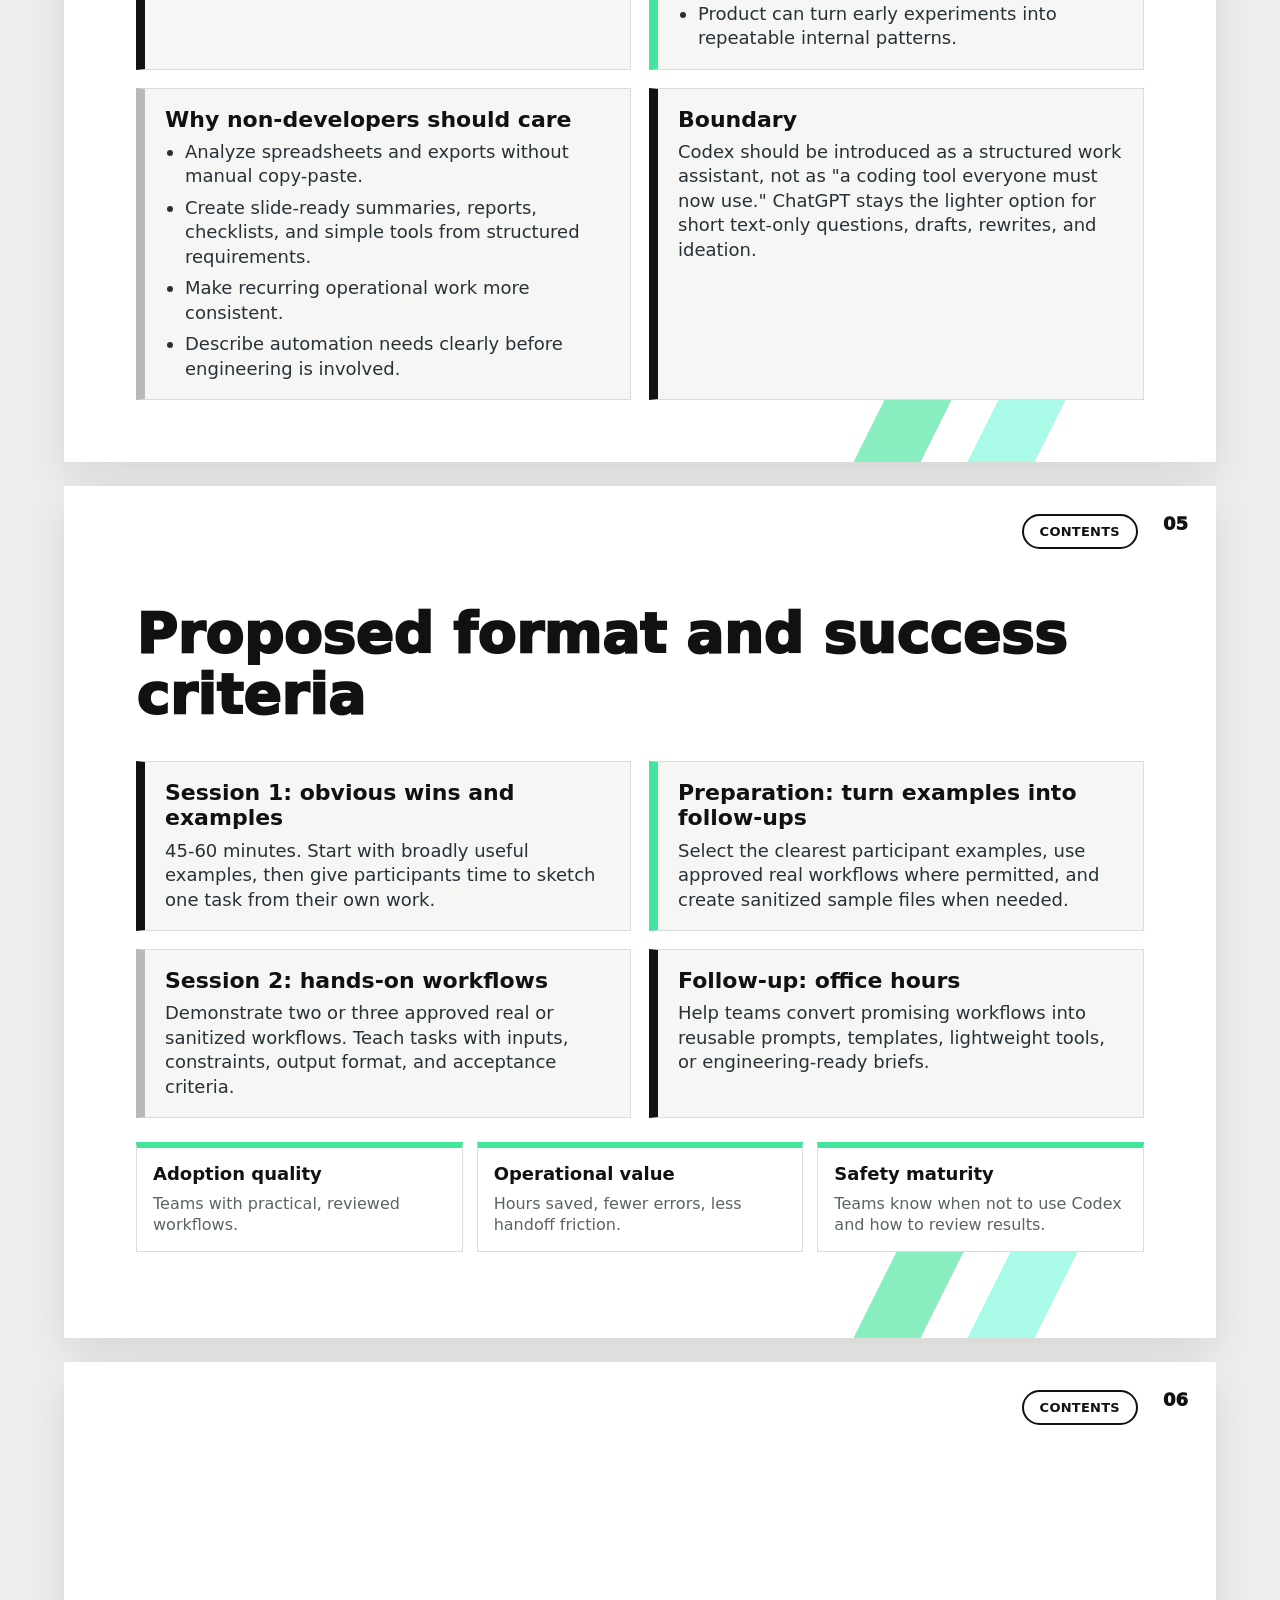
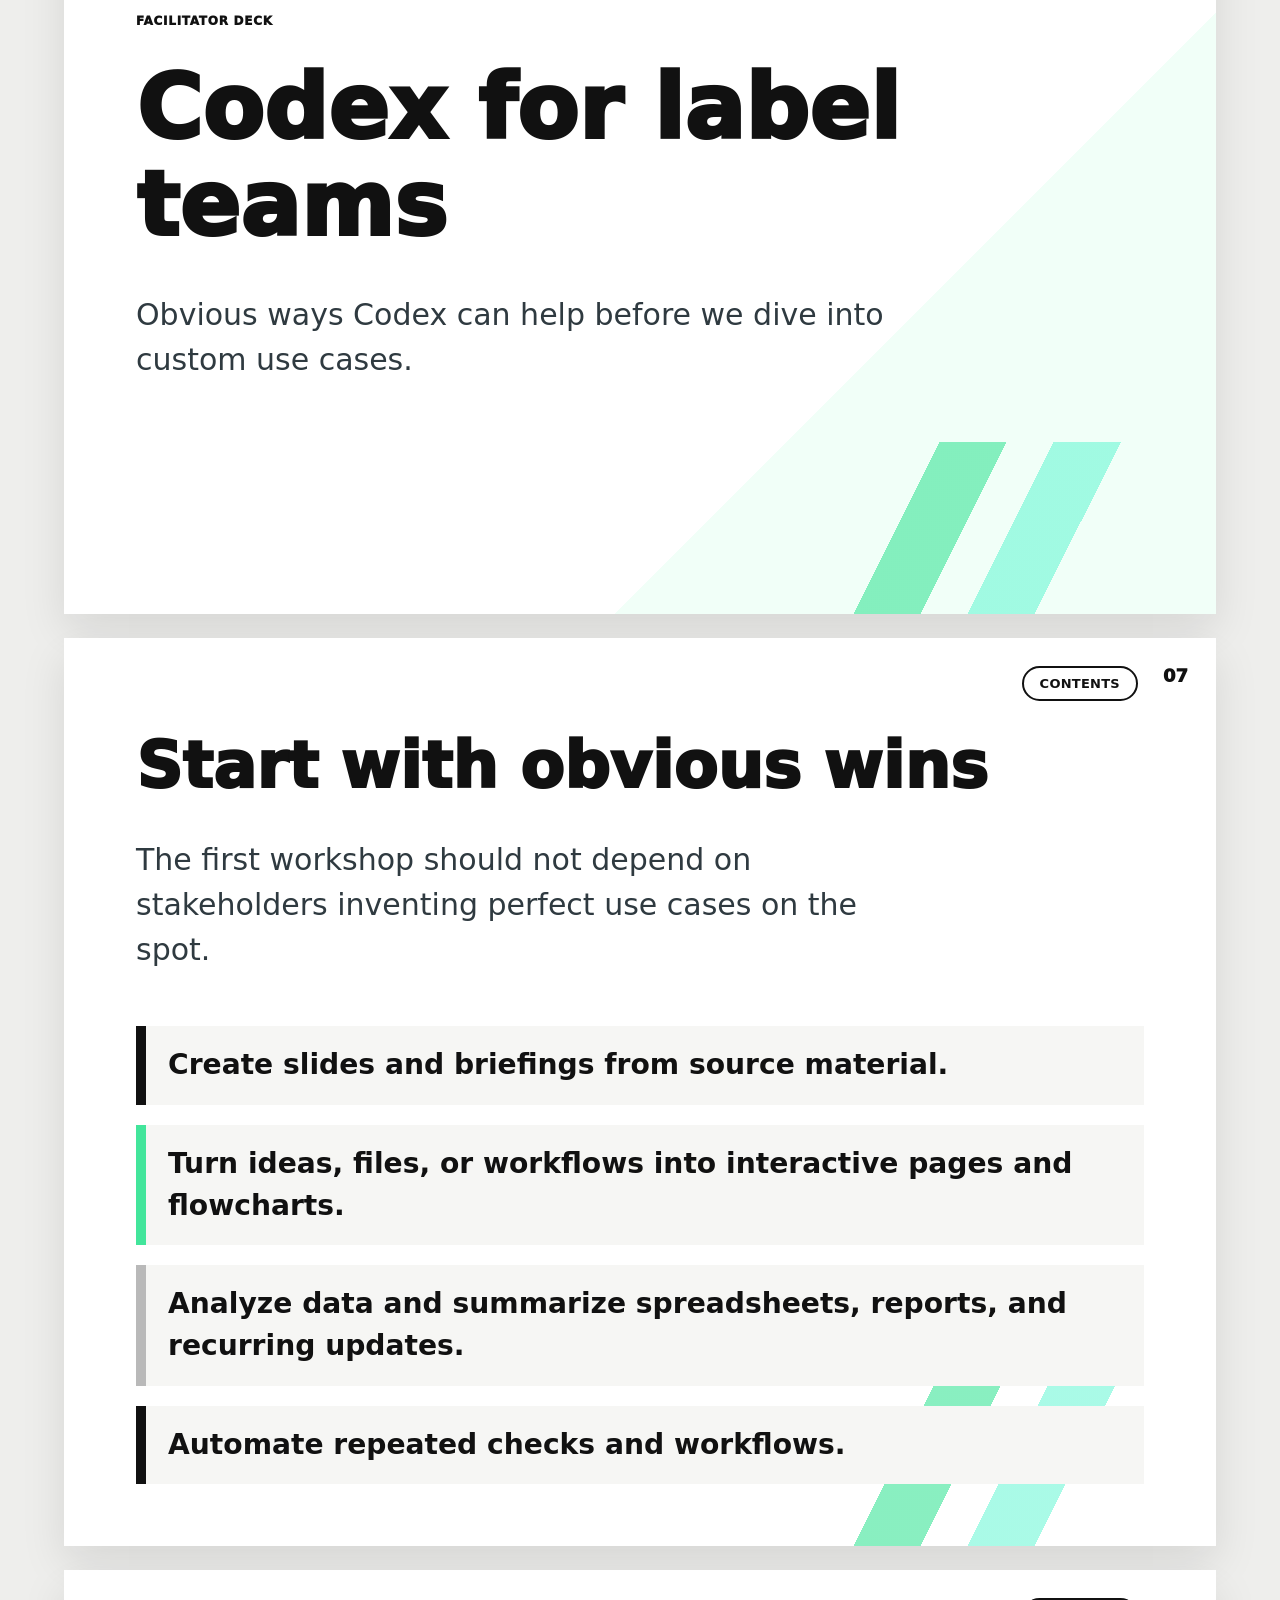
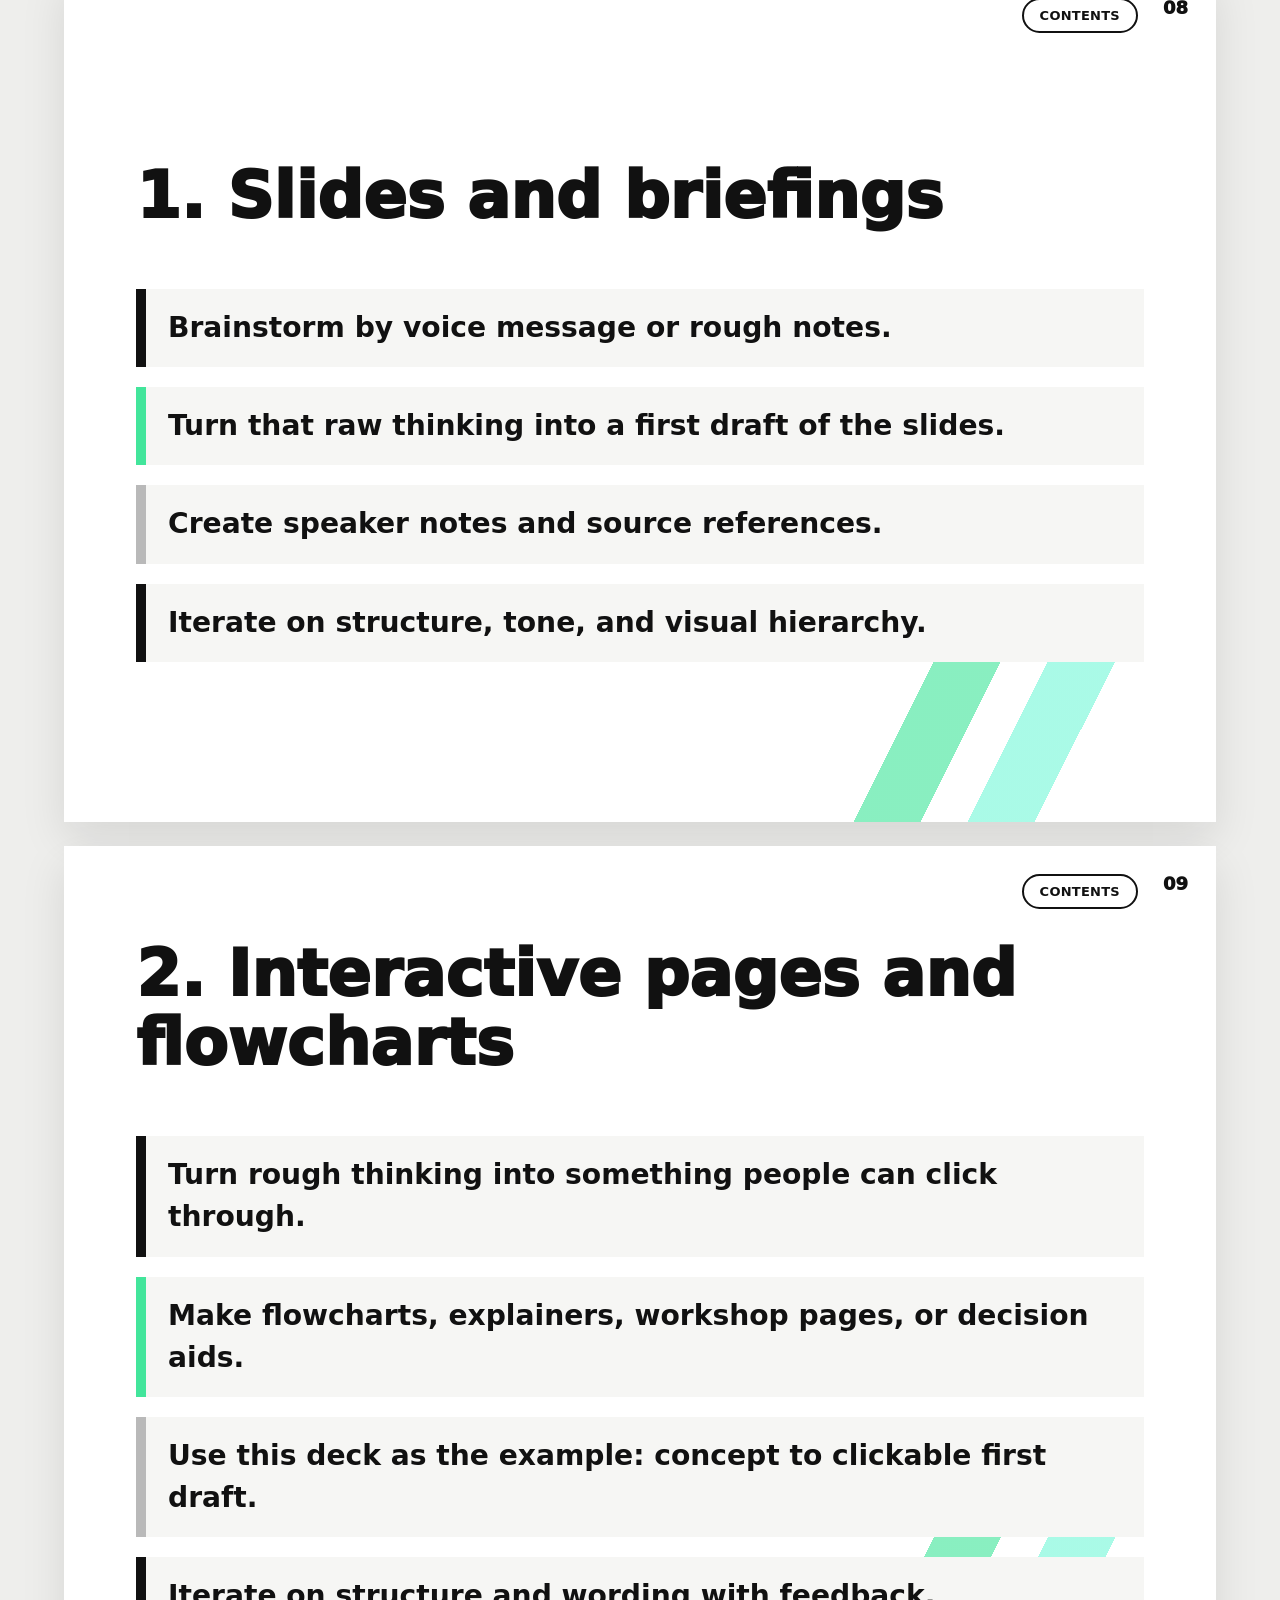
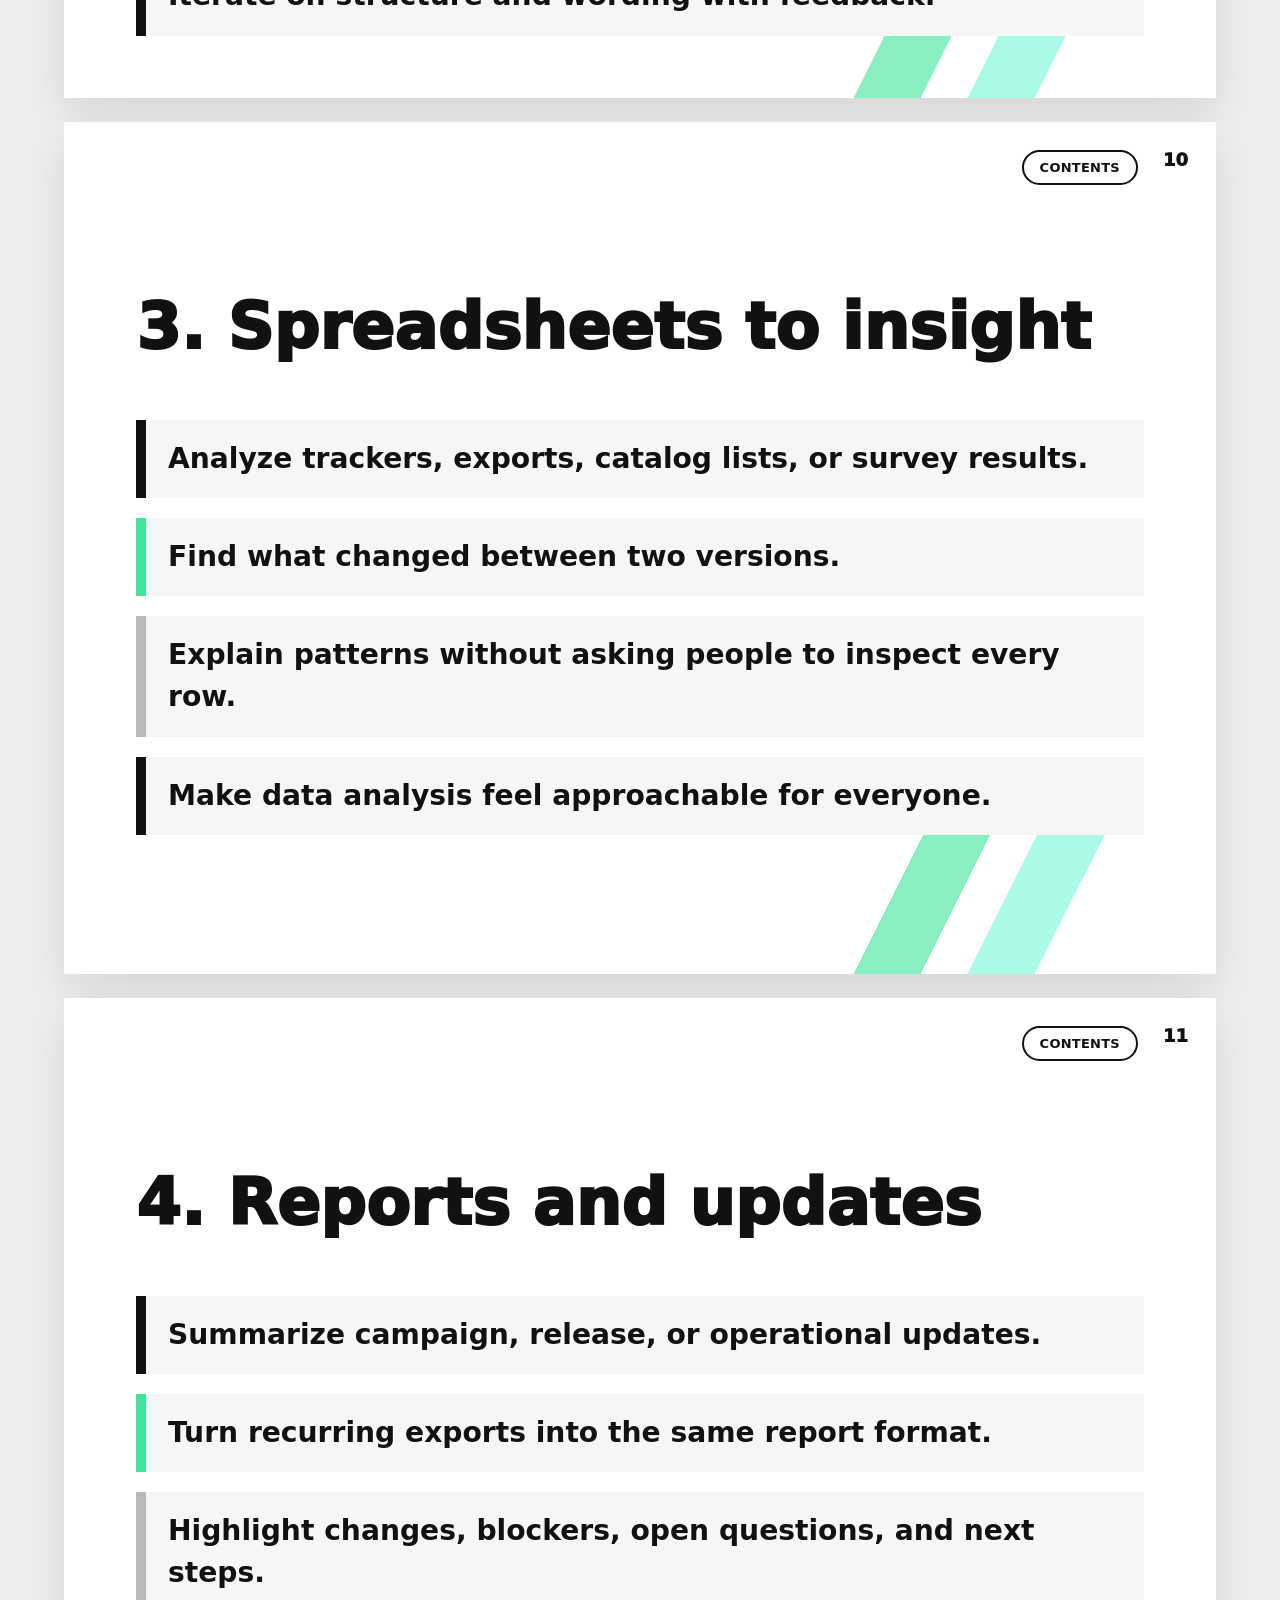
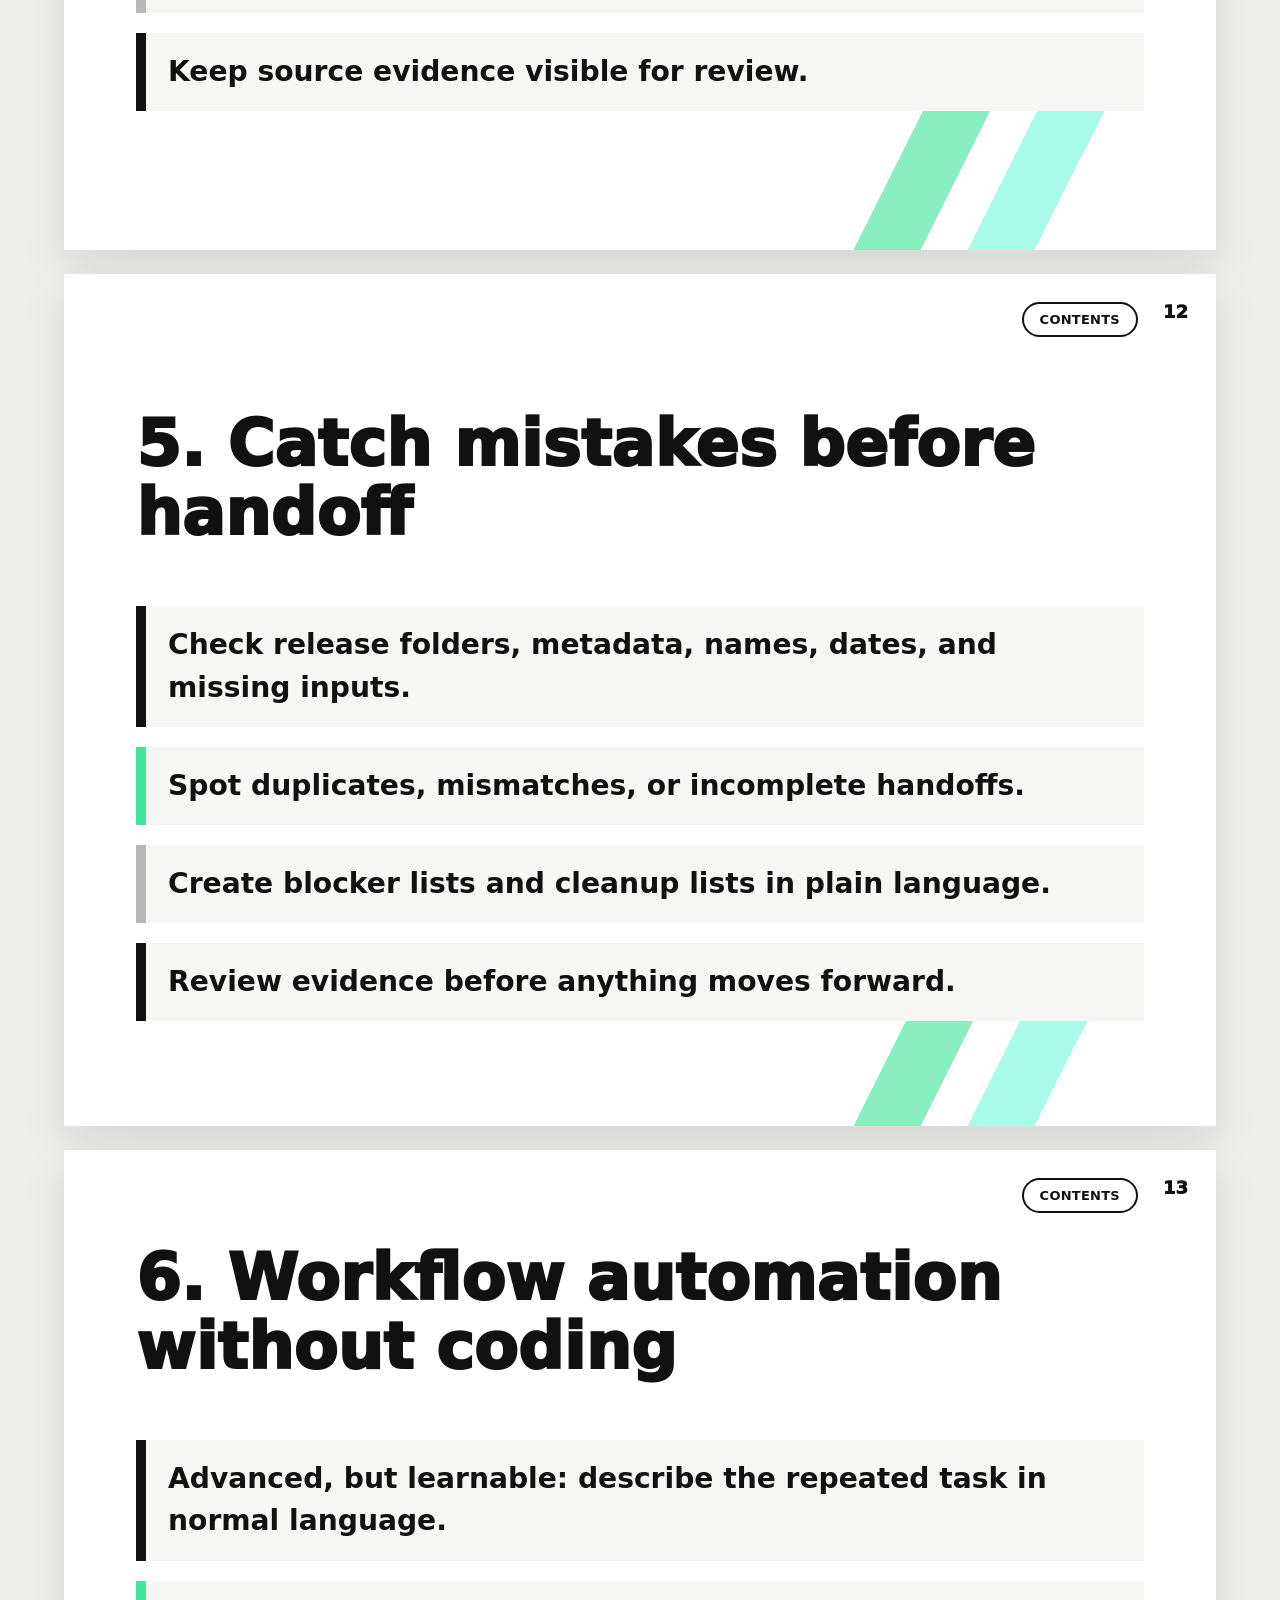
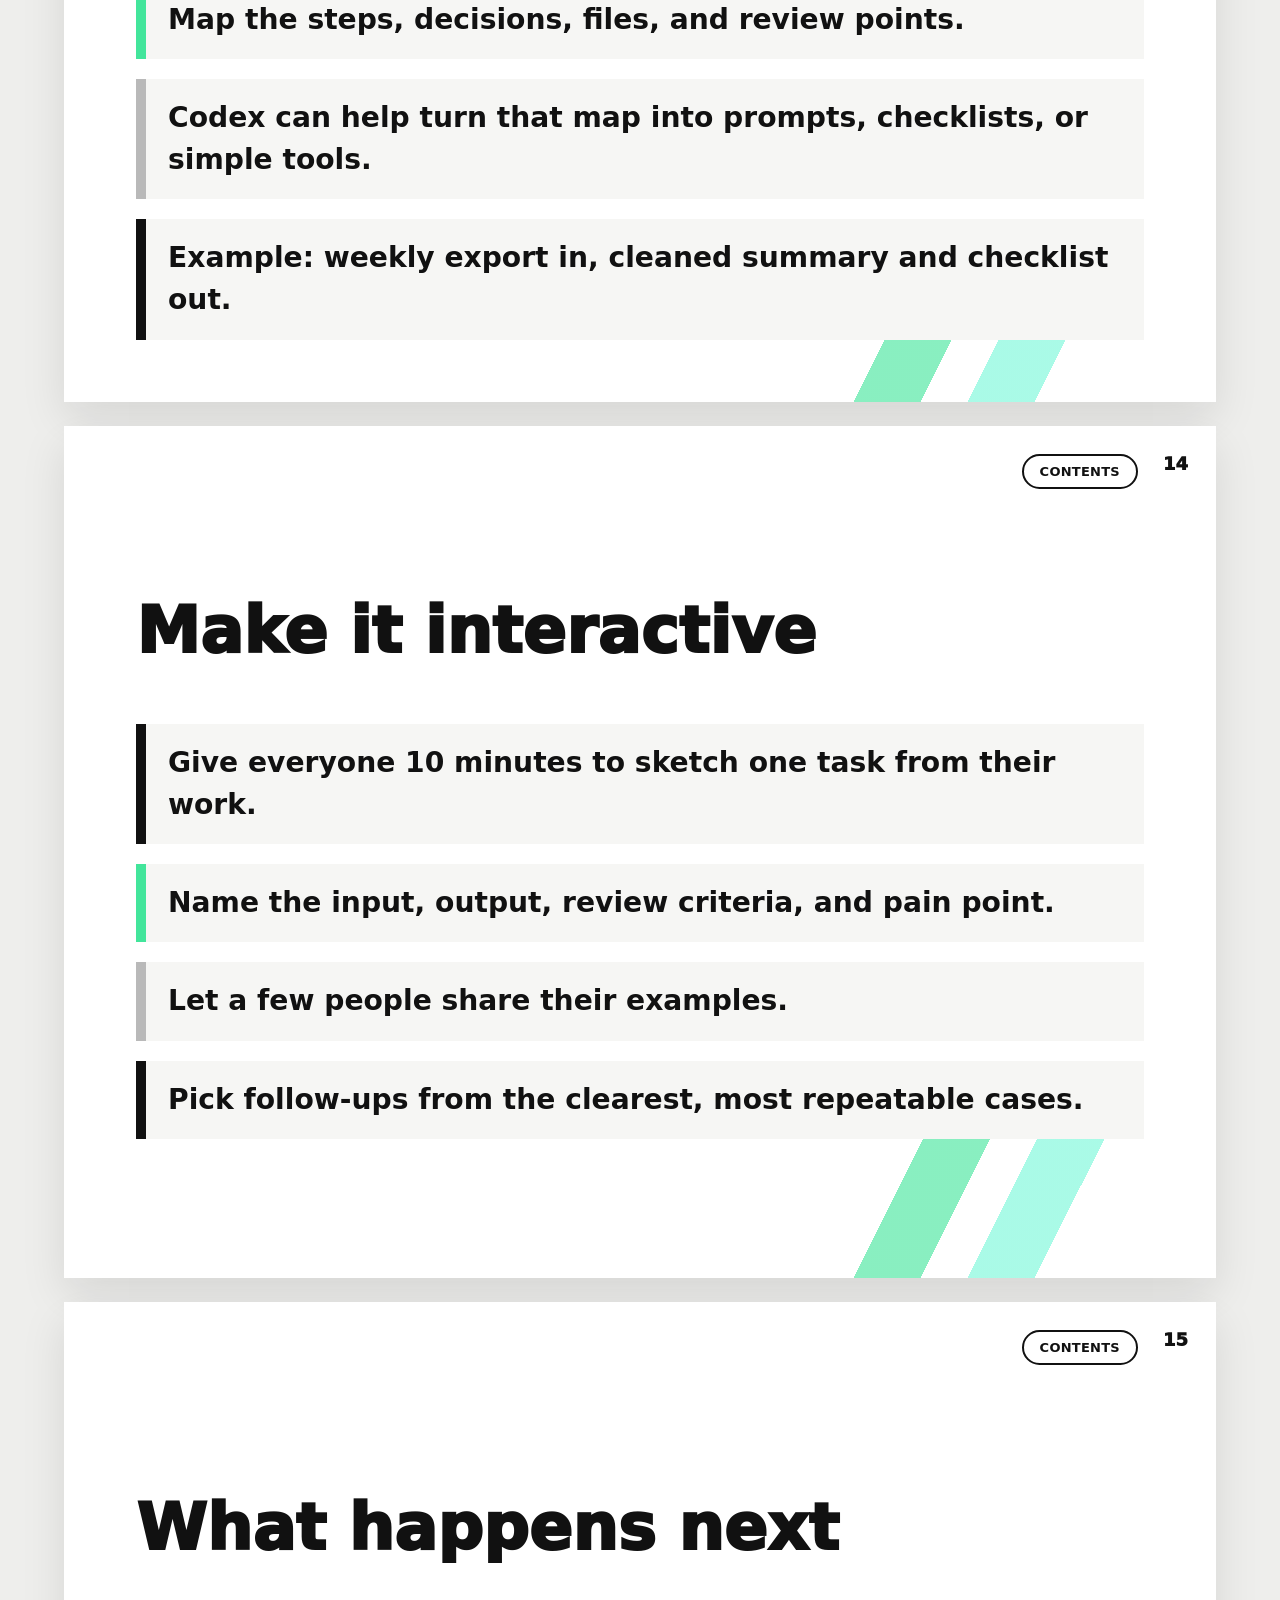
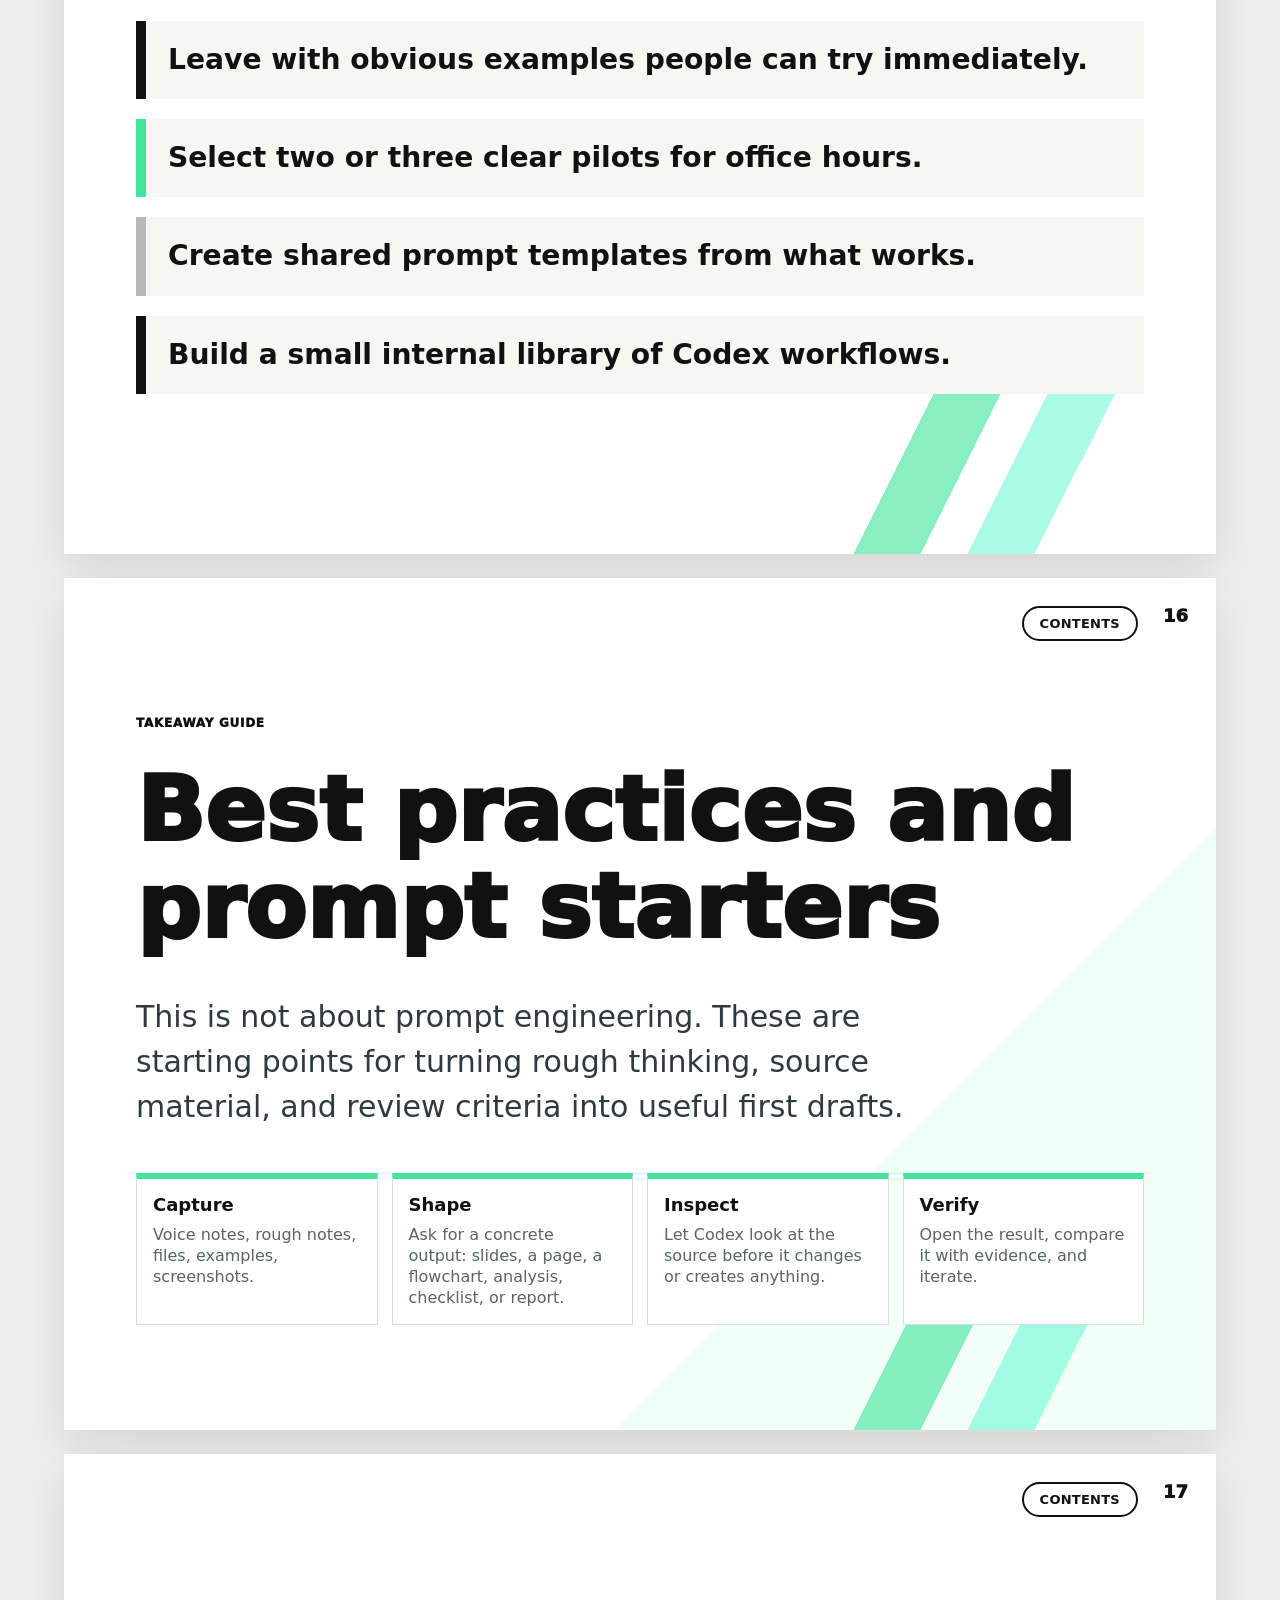
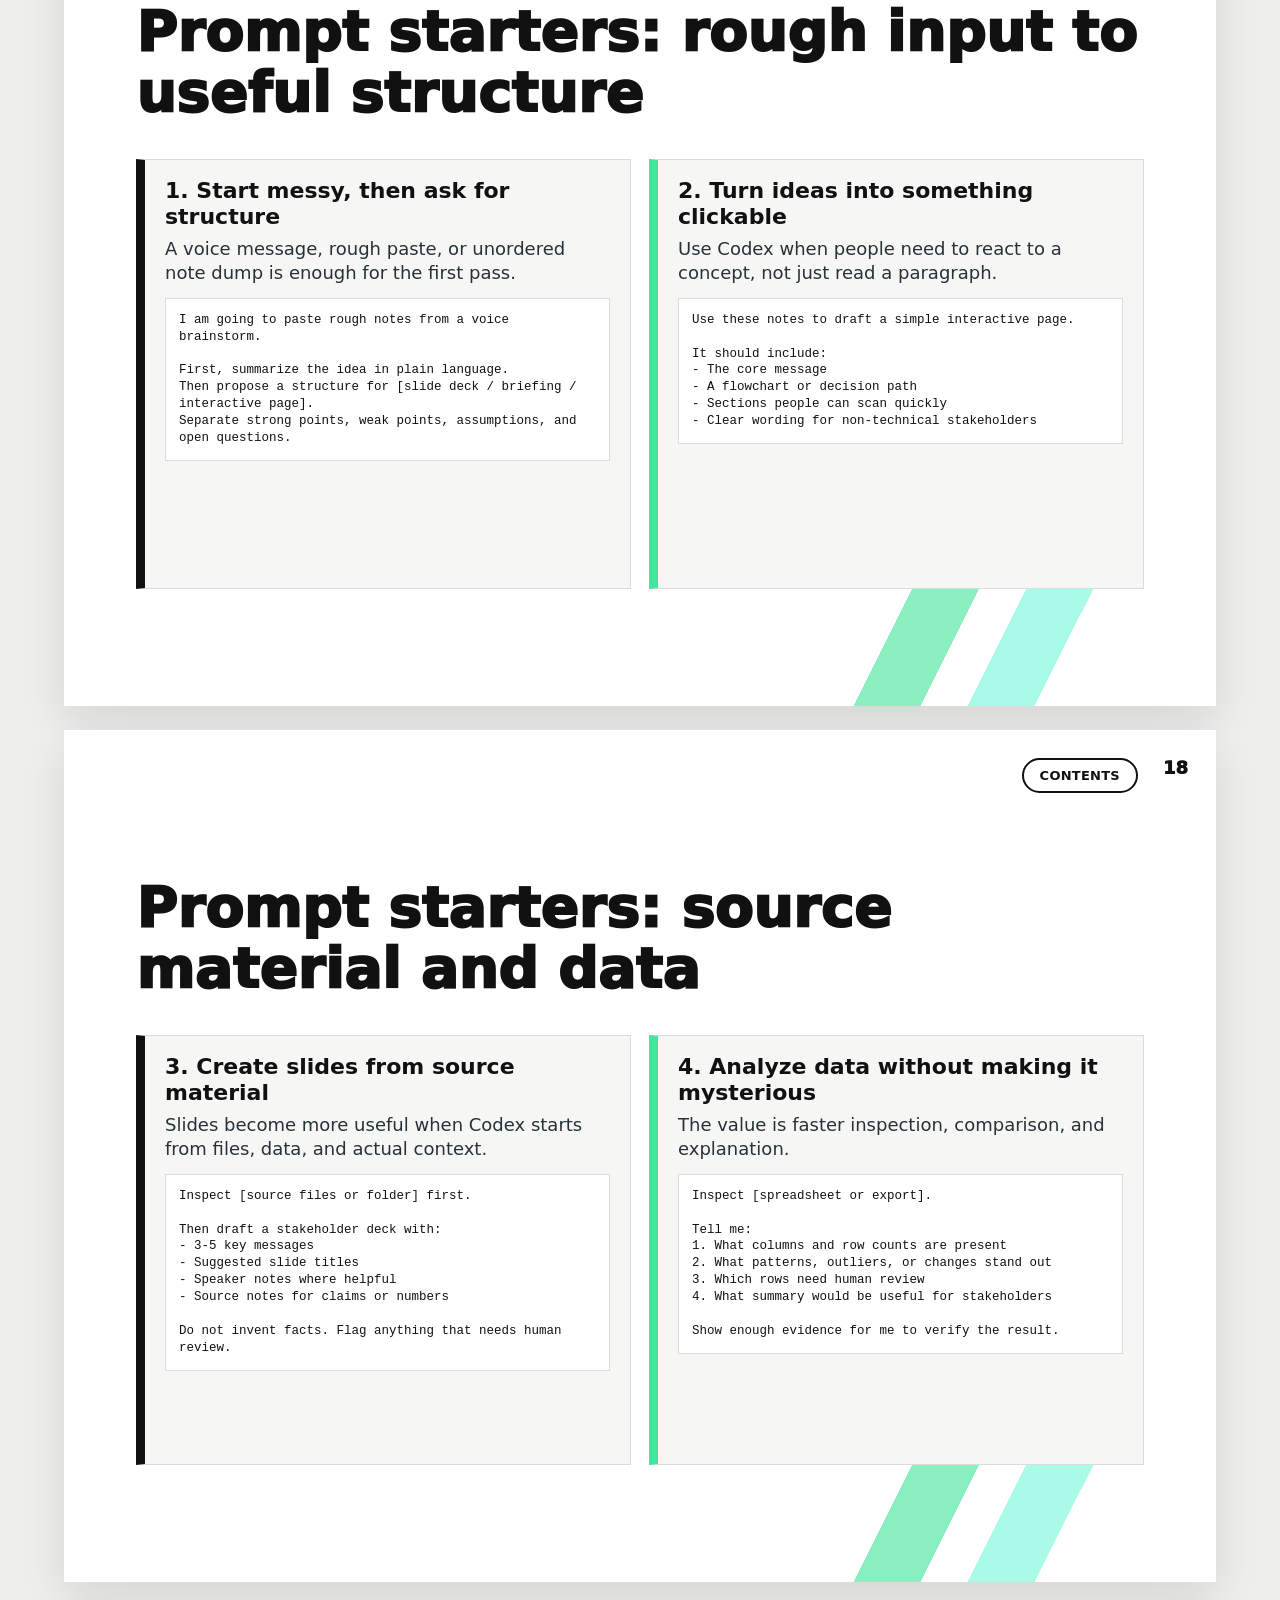
==== commit 5f992c0b: "Remove VP and footer branding from pitch deck" ====
--- a/codex-complete-kit.html
+++ b/codex-complete-kit.html
@@ -24,7 +24,7 @@
     <section class="slide kit-cover" id="cover">
       <span class="slide-number">01</span>
       <p class="eyebrow">Complete enablement kit</p>
-      <h1 class="slide-title">Codex for teams that do not write code every day</h1>
+      <h1 class="slide-title">Codex for teams that do not write code</h1>
       <p class="lede">A practical way to explain Codex to label, repertoire, marketing, operations, and admin teams: start with obvious work, keep a review loop, and scale the patterns that actually help.</p>
       <div class="kit-core">
         <div>
@@ -420,7 +420,7 @@
             <p class="eyebrow">Stage+ product</p>
             <h3>Daniel Breyer</h3>
             <p><strong>Leads product for Stage+ and owns the strategic product roadmap.</strong></p>
-            <p>Builds prototypes and AI workflows, with a background in physics and machine learning. Used to boiling down complex technical decisions into clear stakeholder choices.</p>
+            <p>Builds prototypes and AI workflows, with a background in quantum physics and machine learning. Used to boiling down complex technical decisions into clear stakeholder choices.</p>
           </div>
         </article>
         <article class="team-card">
--- a/styles.css
+++ b/styles.css
@@ -507,16 +507,7 @@
 }
 
 .slide::after {
-  bottom: 28px;
-  color: var(--black);
-  content: "BEATS & BYTES    [CODEX ENABLEMENT]    WE CONNECT THE BEATS AND THE BYTES";
-  font-size: 12px;
-  font-weight: 900;
-  left: 42px;
-  letter-spacing: 0.01em;
-  position: absolute;
-  right: 42px;
-  z-index: 1;
+  display: none;
 }
 
 .slide > * {
@@ -806,6 +797,159 @@
   margin-bottom: 8px;
 }
 
+.pitch-deck .slide {
+  padding: 66px 72px;
+}
+
+.pitch-deck .slide-title {
+  max-width: 1040px;
+}
+
+.pitch-deck .lede {
+  max-width: 980px;
+}
+
+.pitch-use-grid,
+.pitch-steps,
+.pitch-offer-grid {
+  display: grid;
+  gap: 16px;
+  width: 100%;
+}
+
+.pitch-use-grid {
+  grid-template-columns: repeat(3, minmax(0, 1fr));
+}
+
+.pitch-use-grid div,
+.pitch-steps div,
+.pitch-offer-grid div {
+  background: #f6f6f4;
+  border: 1px solid var(--line);
+  border-left: 9px solid var(--black);
+  padding: 18px 20px;
+}
+
+.pitch-use-grid div:nth-child(2),
+.pitch-use-grid div:nth-child(5),
+.pitch-steps div:nth-child(2),
+.pitch-offer-grid div:nth-child(2) {
+  border-left-color: var(--mint);
+}
+
+.pitch-use-grid div:nth-child(3),
+.pitch-use-grid div:nth-child(6),
+.pitch-steps div:nth-child(3),
+.pitch-offer-grid div:nth-child(3) {
+  border-left-color: var(--gray-strong);
+}
+
+.pitch-use-grid strong,
+.pitch-steps strong {
+  display: block;
+  font-size: 22px;
+  line-height: 1.15;
+  margin-bottom: 8px;
+}
+
+.pitch-use-grid span,
+.pitch-steps p,
+.pitch-offer-grid p {
+  color: #263238;
+  display: block;
+  font-size: 18px;
+  line-height: 1.34;
+  margin: 0;
+}
+
+.pitch-steps {
+  grid-template-columns: repeat(4, minmax(0, 1fr));
+}
+
+.pitch-steps span {
+  color: var(--mint);
+  display: block;
+  font-size: 16px;
+  font-weight: 950;
+  margin-bottom: 10px;
+}
+
+.pitch-offer-grid {
+  grid-template-columns: repeat(3, minmax(0, 1fr));
+}
+
+.pitch-offer-grid h3 {
+  font-size: 23px;
+  line-height: 1.16;
+  margin: 0 0 10px;
+}
+
+.pitch-close {
+  background: var(--black);
+  color: #ffffff;
+  font-size: 24px;
+  font-weight: 900;
+  margin-top: 2px;
+  padding: 18px 22px;
+  width: 100%;
+}
+
+.vp-team-slide h2 {
+  margin-bottom: 10px;
+}
+
+.vp-team-grid {
+  display: grid;
+  gap: 18px;
+  grid-template-columns: repeat(2, minmax(0, 1fr));
+  width: 100%;
+}
+
+.vp-person-card {
+  background: #f6f6f4;
+  border: 1px solid var(--line);
+  border-left: 9px solid var(--black);
+  display: grid;
+  gap: 18px;
+  grid-template-columns: 128px minmax(0, 1fr);
+  min-height: 258px;
+  padding: 18px 20px;
+}
+
+.vp-person-card:nth-child(2) {
+  border-left-color: var(--mint);
+}
+
+.vp-person-card img {
+  aspect-ratio: 1;
+  border: 4px solid var(--black);
+  display: block;
+  object-fit: cover;
+  width: 128px;
+}
+
+.vp-person-card h3 {
+  font-size: 25px;
+  line-height: 1.1;
+  margin: 0 0 10px;
+}
+
+.vp-person-card p {
+  color: #263238;
+  font-size: 17px;
+  line-height: 1.32;
+  margin: 0 0 8px;
+}
+
+.vp-person-card .eyebrow {
+  color: var(--black);
+  margin-bottom: 8px;
+}
+
+.vp-team-slide .pitch-close {
+  font-size: 21px;
+}
+
 .matrix {
   display: grid;
   gap: 14px;
